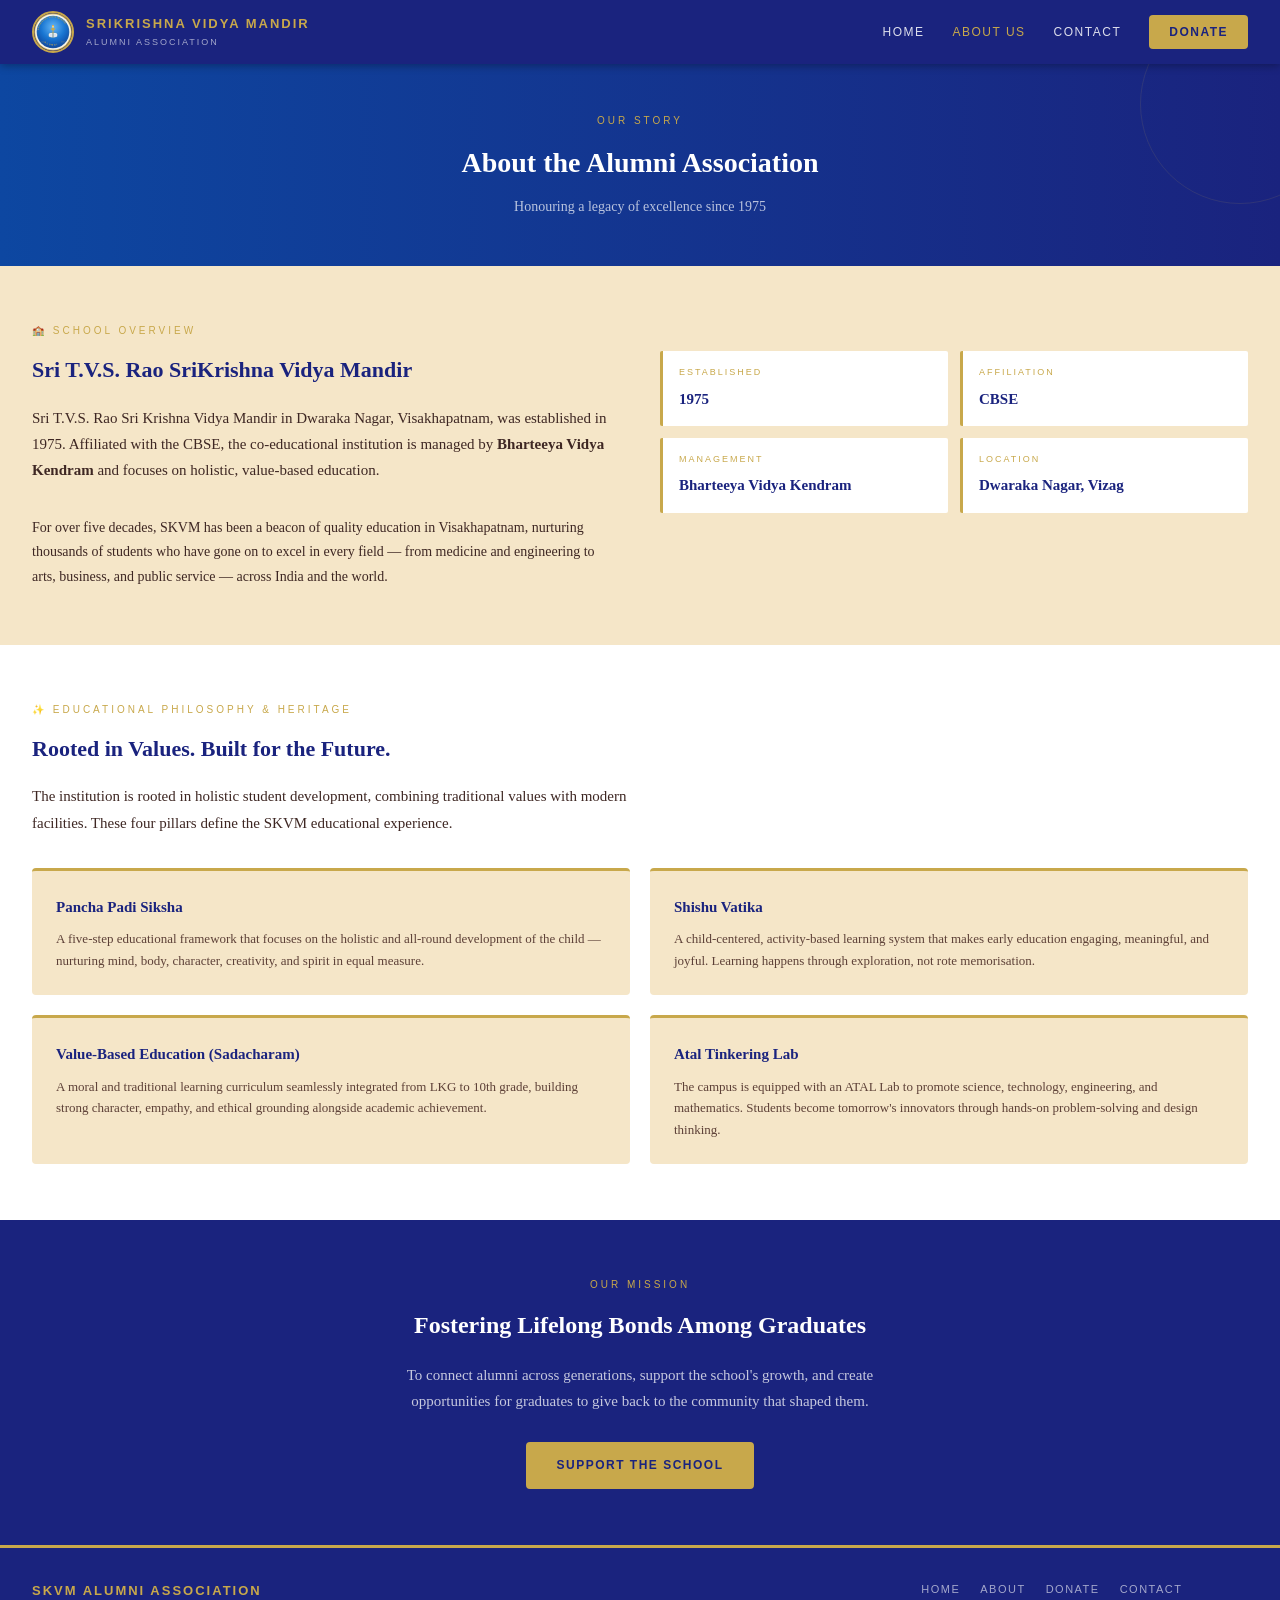
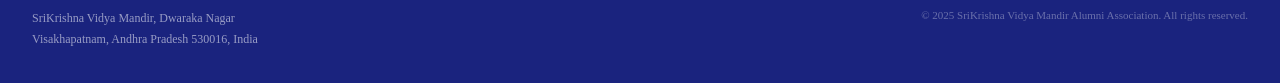
==== about.html @ 6bb1cce0 "feat: add SVG logo and update all pages to reference it Co-Authored-By: Claude Sonnet 4.6 <noreply@a" ====
<!DOCTYPE html>
<html lang="en">
<head>
  <meta charset="UTF-8">
  <meta name="viewport" content="width=device-width, initial-scale=1.0">
  <title>About Us | SKVM Alumni Association</title>
  <meta name="description" content="Learn about Sri T.V.S. Rao SriKrishna Vidya Mandir — its history, educational philosophy, and the alumni association's mission.">
  <link rel="stylesheet" href="css/style.css">
</head>
<body>

  <!-- Navbar -->
  <nav class="navbar">
    <div class="navbar__brand">
      <img src="assets/logo.svg" alt="SKVM Alumni Logo" class="navbar__logo">
      <div class="navbar__title">
        <span class="navbar__title-main">Srikrishna Vidya Mandir</span>
        <span class="navbar__title-sub">Alumni Association</span>
      </div>
    </div>
    <input type="checkbox" id="nav-toggle" class="navbar__toggle" hidden>
    <label for="nav-toggle" class="navbar__hamburger" aria-label="Menu">
      <span></span><span></span><span></span>
    </label>
    <div class="navbar__links">
      <a href="index.html">Home</a>
      <a href="about.html" class="active">About Us</a>
      <a href="contact.html">Contact</a>
      <a href="donate.html" class="navbar__cta">Donate</a>
    </div>
  </nav>

  <!-- Page Hero -->
  <section class="page-hero">
    <p class="page-hero__eyebrow">Our Story</p>
    <h1 class="page-hero__title">About the Alumni Association</h1>
    <p class="page-hero__subtitle">Honouring a legacy of excellence since 1975</p>
  </section>

  <!-- School Overview -->
  <section class="section section--parchment">
    <p class="section__eyebrow">🏫 School Overview</p>
    <div class="two-col">
      <div>
        <h2 class="section__title">Sri T.V.S. Rao SriKrishna Vidya Mandir</h2>
        <p class="section__intro">
          Sri T.V.S. Rao Sri Krishna Vidya Mandir in Dwaraka Nagar, Visakhapatnam, was established in 1975.
          Affiliated with the CBSE, the co-educational institution is managed by <strong>Bharteeya Vidya Kendram</strong>
          and focuses on holistic, value-based education.
        </p>
        <p style="color: var(--brown); font-size:14px; line-height:1.75;">
          For over five decades, SKVM has been a beacon of quality education in Visakhapatnam, nurturing thousands
          of students who have gone on to excel in every field — from medicine and engineering to arts, business,
          and public service — across India and the world.
        </p>
      </div>
      <div class="four-mini">
        <div class="info-card">
          <div class="info-card__label">Established</div>
          <div class="info-card__value">1975</div>
        </div>
        <div class="info-card">
          <div class="info-card__label">Affiliation</div>
          <div class="info-card__value">CBSE</div>
        </div>
        <div class="info-card">
          <div class="info-card__label">Management</div>
          <div class="info-card__value">Bharteeya Vidya Kendram</div>
        </div>
        <div class="info-card">
          <div class="info-card__label">Location</div>
          <div class="info-card__value">Dwaraka Nagar, Vizag</div>
        </div>
      </div>
    </div>
  </section>

  <!-- Educational Philosophy -->
  <section class="section section--white">
    <p class="section__eyebrow">✨ Educational Philosophy &amp; Heritage</p>
    <h2 class="section__title">Rooted in Values. Built for the Future.</h2>
    <p class="section__intro">
      The institution is rooted in holistic student development, combining traditional values with modern facilities.
      These four pillars define the SKVM educational experience.
    </p>
    <div class="cards-grid cards-grid--2">
      <div class="card">
        <h3 class="card__title">Pancha Padi Siksha</h3>
        <p class="card__body">
          A five-step educational framework that focuses on the holistic and all-round development of the child —
          nurturing mind, body, character, creativity, and spirit in equal measure.
        </p>
      </div>
      <div class="card">
        <h3 class="card__title">Shishu Vatika</h3>
        <p class="card__body">
          A child-centered, activity-based learning system that makes early education engaging, meaningful, and joyful.
          Learning happens through exploration, not rote memorisation.
        </p>
      </div>
      <div class="card">
        <h3 class="card__title">Value-Based Education (Sadacharam)</h3>
        <p class="card__body">
          A moral and traditional learning curriculum seamlessly integrated from LKG to 10th grade, building
          strong character, empathy, and ethical grounding alongside academic achievement.
        </p>
      </div>
      <div class="card">
        <h3 class="card__title">Atal Tinkering Lab</h3>
        <p class="card__body">
          The campus is equipped with an ATAL Lab to promote science, technology, engineering, and mathematics.
          Students become tomorrow's innovators through hands-on problem-solving and design thinking.
        </p>
      </div>
    </div>
  </section>

  <!-- Alumni Mission -->
  <section class="section section--navy" style="text-align:center;">
    <p class="hero__eyebrow" style="margin-bottom:12px;">Our Mission</p>
    <h2 style="color:#fff; font-size:24px; max-width:640px; margin:0 auto 16px;">
      Fostering Lifelong Bonds Among Graduates
    </h2>
    <p style="color:rgba(255,255,255,0.75); max-width:520px; margin:0 auto 28px; font-size:15px; line-height:1.75;">
      To connect alumni across generations, support the school's growth, and create opportunities for graduates
      to give back to the community that shaped them.
    </p>
    <a href="donate.html" class="btn btn--gold">Support the School</a>
  </section>

  <!-- Footer -->
  <footer class="footer">
    <div>
      <div class="footer__brand-name">SKVM Alumni Association</div>
      <div class="footer__address">
        SriKrishna Vidya Mandir, Dwaraka Nagar<br>
        Visakhapatnam, Andhra Pradesh 530016, India
      </div>
    </div>
    <div>
      <div class="footer__links">
        <a href="index.html">Home</a>
        <a href="about.html">About</a>
        <a href="donate.html">Donate</a>
        <a href="contact.html">Contact</a>
      </div>
      <div class="footer__copy">© 2025 SriKrishna Vidya Mandir Alumni Association. All rights reserved.</div>
    </div>
  </footer>

</body>
</html>
---- css/style.css ----
/* SKVM Alumni Association — Shared Stylesheet */

/* ── Reset & Base ── */
*, *::before, *::after { box-sizing: border-box; margin: 0; padding: 0; }

html { font-size: 16px; scroll-behavior: smooth; }

body {
  font-family: Georgia, 'Times New Roman', serif;
  color: #3e2723;
  background: #fff;
  line-height: 1.7;
}

img { max-width: 100%; display: block; }
a { text-decoration: none; color: inherit; }
ul { list-style: none; }

/* ── Design Tokens ── */
:root {
  --blue-dark:  #1a237e;
  --blue-mid:   #0d47a1;
  --gold:       #c8a84b;
  --parchment:  #f5e6c8;
  --brown:      #3e2723;
  --brown-mid:  #5d4037;
  --white:      #ffffff;
  --nav-font:   'Trebuchet MS', Arial, sans-serif;
}

/* ── Navbar ── */
.navbar {
  background: var(--blue-dark);
  padding: 0 32px;
  height: 64px;
  display: flex;
  align-items: center;
  justify-content: space-between;
  position: sticky;
  top: 0;
  z-index: 100;
  box-shadow: 0 2px 8px rgba(0,0,0,0.3);
}

.navbar__brand {
  display: flex;
  align-items: center;
  gap: 12px;
}

.navbar__logo {
  width: 42px;
  height: 42px;
  border-radius: 50%;
  border: 2px solid var(--gold);
  object-fit: cover;
}

.navbar__title {
  display: flex;
  flex-direction: column;
}

.navbar__title-main {
  font-family: var(--nav-font);
  font-weight: 800;
  font-size: 13px;
  letter-spacing: 2px;
  text-transform: uppercase;
  color: var(--gold);
}

.navbar__title-sub {
  font-family: var(--nav-font);
  font-size: 9px;
  letter-spacing: 2px;
  text-transform: uppercase;
  color: rgba(255,255,255,0.6);
}

.navbar__links {
  display: flex;
  align-items: center;
  gap: 28px;
}

.navbar__links a {
  font-family: var(--nav-font);
  font-size: 12px;
  letter-spacing: 1.5px;
  text-transform: uppercase;
  color: rgba(255,255,255,0.85);
  transition: color 0.2s;
}

.navbar__links a:hover,
.navbar__links a.active {
  color: var(--gold);
}

.navbar__cta {
  background: var(--gold);
  color: var(--blue-dark) !important;
  padding: 7px 20px;
  border-radius: 4px;
  font-weight: 700 !important;
}

.navbar__cta:hover {
  background: #d4b05a;
  color: var(--blue-dark) !important;
}

/* CSS-only hamburger */
.navbar__toggle { display: none; }
.navbar__hamburger {
  display: none;
  flex-direction: column;
  gap: 5px;
  cursor: pointer;
}
.navbar__hamburger span {
  display: block;
  width: 24px;
  height: 2px;
  background: var(--gold);
  border-radius: 2px;
  transition: all 0.3s;
}

/* ── Page Hero ── */
.hero {
  background: linear-gradient(160deg, var(--blue-mid) 0%, var(--blue-dark) 100%);
  padding: 72px 32px;
  text-align: center;
  position: relative;
  overflow: hidden;
}

/* Mandala corner decorations */
.hero::before,
.hero::after {
  content: '';
  position: absolute;
  border-radius: 50%;
  border: 1px solid rgba(200,168,75,0.15);
}
.hero::before {
  width: 300px; height: 300px;
  top: -80px; left: -80px;
}
.hero::after {
  width: 300px; height: 300px;
  bottom: -80px; right: -80px;
}

.hero__logo {
  width: 88px;
  height: 88px;
  border-radius: 50%;
  border: 3px solid var(--gold);
  margin: 0 auto 20px;
  object-fit: cover;
}

.hero__eyebrow {
  font-family: var(--nav-font);
  font-size: 10px;
  letter-spacing: 3px;
  text-transform: uppercase;
  color: var(--gold);
  margin-bottom: 10px;
}

.hero__title {
  font-size: clamp(22px, 4vw, 34px);
  font-weight: 900;
  color: #fff;
  letter-spacing: 1px;
  margin-bottom: 6px;
}

.hero__subtitle {
  font-family: var(--nav-font);
  font-size: 15px;
  letter-spacing: 3px;
  text-transform: uppercase;
  color: var(--gold);
  margin-bottom: 20px;
}

.hero__body {
  color: rgba(255,255,255,0.82);
  font-size: 15px;
  max-width: 520px;
  margin: 0 auto 24px;
  line-height: 1.75;
}

.hero__tagline {
  font-style: italic;
  color: var(--gold);
  font-size: 16px;
  margin-bottom: 28px;
}

.hero__actions {
  display: flex;
  justify-content: center;
  gap: 14px;
  flex-wrap: wrap;
}

/* Page sub-hero (inner pages) */
.page-hero {
  background: linear-gradient(90deg, var(--blue-mid) 0%, var(--blue-dark) 100%);
  padding: 48px 32px;
  text-align: center;
  position: relative;
  overflow: hidden;
}
.page-hero::before {
  content: '';
  position: absolute;
  width: 200px; height: 200px;
  border-radius: 50%;
  border: 1px solid rgba(200,168,75,0.12);
  top: -60px; right: -60px;
}
.page-hero__eyebrow {
  font-family: var(--nav-font);
  font-size: 10px;
  letter-spacing: 3px;
  text-transform: uppercase;
  color: var(--gold);
  margin-bottom: 10px;
}
.page-hero__title {
  font-size: 28px;
  font-weight: 900;
  color: #fff;
}
.page-hero__subtitle {
  color: rgba(255,255,255,0.7);
  font-size: 14px;
  margin-top: 8px;
}

/* ── Buttons ── */
.btn {
  display: inline-block;
  font-family: var(--nav-font);
  font-size: 12px;
  letter-spacing: 1.5px;
  text-transform: uppercase;
  padding: 11px 28px;
  border-radius: 4px;
  font-weight: 700;
  cursor: pointer;
  transition: opacity 0.2s, background 0.2s;
}
.btn--gold {
  background: var(--gold);
  color: var(--blue-dark);
  border: 2px solid var(--gold);
}
.btn--gold:hover { background: #d4b05a; border-color: #d4b05a; }
.btn--outline {
  background: transparent;
  color: var(--gold);
  border: 2px solid rgba(200,168,75,0.6);
}
.btn--outline:hover { border-color: var(--gold); }
.btn--navy {
  background: var(--blue-dark);
  color: var(--gold);
  border: 2px solid var(--blue-dark);
}

/* ── Gold Divider ── */
.gold-divider {
  border: none;
  border-top: 3px solid var(--gold);
  margin: 0;
}

/* ── Stats Bar ── */
.stats-bar {
  background: var(--parchment);
  border-top: 3px solid var(--gold);
  border-bottom: 3px solid var(--gold);
  padding: 24px 32px;
  display: flex;
  justify-content: space-around;
  text-align: center;
  flex-wrap: wrap;
  gap: 16px;
}
.stats-bar__item {}
.stats-bar__number {
  font-size: 28px;
  font-weight: 800;
  color: var(--blue-dark);
  font-family: Georgia, serif;
}
.stats-bar__label {
  font-family: var(--nav-font);
  font-size: 10px;
  letter-spacing: 1.5px;
  text-transform: uppercase;
  color: var(--brown-mid);
  margin-top: 4px;
}

/* ── Section wrapper ── */
.section {
  padding: 56px 32px;
}
.section--parchment { background: var(--parchment); }
.section--white { background: var(--white); }
.section--navy { background: var(--blue-dark); }

.section__eyebrow {
  font-family: var(--nav-font);
  font-size: 10px;
  letter-spacing: 3px;
  text-transform: uppercase;
  color: var(--gold);
  margin-bottom: 12px;
}
.section__title {
  font-size: 22px;
  font-weight: 800;
  color: var(--blue-dark);
  margin-bottom: 16px;
}
.section__intro {
  color: var(--brown);
  font-size: 15px;
  max-width: 640px;
  margin-bottom: 32px;
  line-height: 1.75;
}

/* ── Cards ── */
.cards-grid {
  display: grid;
  gap: 20px;
}
.cards-grid--3 { grid-template-columns: repeat(3, 1fr); }
.cards-grid--2 { grid-template-columns: repeat(2, 1fr); }
.cards-grid--4 { grid-template-columns: repeat(4, 1fr); }

.card {
  background: var(--parchment);
  border-top: 3px solid var(--gold);
  border-radius: 4px;
  padding: 24px;
}
.card--white { background: var(--white); }
.card--navy  { background: var(--blue-dark); }

.card__icon { font-size: 32px; margin-bottom: 12px; }
.card__title {
  font-size: 15px;
  font-weight: 700;
  color: var(--blue-dark);
  margin-bottom: 8px;
}
.card--navy .card__title { color: var(--gold); }
.card__body {
  font-size: 13px;
  line-height: 1.65;
  color: var(--brown-mid);
}
.card--navy .card__body { color: rgba(255,255,255,0.8); }

/* Info card (small stat card) */
.info-card {
  background: var(--white);
  border-left: 3px solid var(--gold);
  padding: 14px 16px;
  border-radius: 2px;
}
.info-card__label {
  font-family: var(--nav-font);
  font-size: 9px;
  letter-spacing: 2px;
  text-transform: uppercase;
  color: var(--gold);
  margin-bottom: 6px;
}
.info-card__value {
  font-size: 15px;
  font-weight: 700;
  color: var(--blue-dark);
}

/* ── Two-col layout ── */
.two-col {
  display: grid;
  grid-template-columns: 1fr 1fr;
  gap: 40px;
  align-items: start;
}
.four-mini {
  display: grid;
  grid-template-columns: 1fr 1fr;
  gap: 12px;
}

/* ── Donation tiers ── */
.tier-card {
  border: 2px solid var(--gold);
  border-radius: 6px;
  padding: 28px 20px;
  text-align: center;
  background: var(--white);
}
.tier-card--featured {
  background: var(--blue-dark);
}
.tier-card__amount {
  font-size: 28px;
  font-weight: 800;
  color: var(--blue-dark);
  font-family: Georgia, serif;
}
.tier-card--featured .tier-card__amount { color: var(--gold); }
.tier-card__desc {
  font-size: 13px;
  color: var(--brown-mid);
  margin-top: 6px;
}
.tier-card--featured .tier-card__desc { color: rgba(255,255,255,0.75); }
.tier-card__badge {
  display: inline-block;
  background: var(--gold);
  color: var(--blue-dark);
  font-family: var(--nav-font);
  font-size: 9px;
  letter-spacing: 1.5px;
  text-transform: uppercase;
  padding: 3px 10px;
  border-radius: 20px;
  font-weight: 700;
  margin-bottom: 12px;
}

/* ── Contact Form ── */
.form { display: flex; flex-direction: column; gap: 14px; }
.form__group { display: flex; flex-direction: column; gap: 6px; }
.form__label {
  font-family: var(--nav-font);
  font-size: 10px;
  letter-spacing: 2px;
  text-transform: uppercase;
  color: var(--gold);
}
.form__input,
.form__textarea {
  background: var(--white);
  border: 1.5px solid var(--gold);
  border-radius: 4px;
  padding: 10px 14px;
  font-family: Georgia, serif;
  font-size: 14px;
  color: var(--brown);
  outline: none;
  transition: border-color 0.2s;
}
.form__input:focus,
.form__textarea:focus { border-color: var(--blue-dark); }
.form__textarea { height: 120px; resize: vertical; }

/* ── Address block ── */
.address-block {
  display: flex;
  flex-direction: column;
  gap: 12px;
}
.address-block__item {
  display: flex;
  gap: 12px;
  align-items: flex-start;
  font-size: 14px;
  color: var(--brown);
  line-height: 1.6;
}
.address-block__icon {
  font-size: 18px;
  flex-shrink: 0;
  margin-top: 1px;
}

/* ── Footer ── */
.footer {
  background: var(--blue-dark);
  border-top: 3px solid var(--gold);
  padding: 32px;
  display: flex;
  justify-content: space-between;
  align-items: flex-start;
  gap: 24px;
  flex-wrap: wrap;
}
.footer__brand-name {
  font-family: var(--nav-font);
  font-size: 13px;
  font-weight: 700;
  letter-spacing: 2px;
  text-transform: uppercase;
  color: var(--gold);
  margin-bottom: 6px;
}
.footer__address {
  color: rgba(255,255,255,0.55);
  font-size: 12px;
  line-height: 1.8;
}
.footer__links {
  display: flex;
  gap: 20px;
  flex-wrap: wrap;
}
.footer__links a {
  font-family: var(--nav-font);
  font-size: 11px;
  letter-spacing: 1.5px;
  text-transform: uppercase;
  color: rgba(255,255,255,0.6);
  transition: color 0.2s;
}
.footer__links a:hover { color: var(--gold); }
.footer__copy {
  color: rgba(255,255,255,0.35);
  font-size: 11px;
  margin-top: 8px;
}

/* ── Responsive ── */
@media (max-width: 768px) {
  .navbar { padding: 0 20px; }

  .navbar__links { display: none; flex-direction: column; gap: 0; }
  .navbar__hamburger { display: flex; }
  .navbar__toggle:checked ~ .navbar__links {
    display: flex;
    position: absolute;
    top: 64px; left: 0; right: 0;
    background: var(--blue-dark);
    padding: 16px 20px;
    gap: 0;
  }
  .navbar__toggle:checked ~ .navbar__links a {
    padding: 12px 0;
    border-bottom: 1px solid rgba(255,255,255,0.08);
    display: block;
  }

  .hero { padding: 48px 20px; }
  .page-hero { padding: 36px 20px; }
  .section { padding: 40px 20px; }

  .cards-grid--3,
  .cards-grid--2,
  .cards-grid--4 { grid-template-columns: 1fr; }

  .two-col { grid-template-columns: 1fr; gap: 28px; }
  .four-mini { grid-template-columns: 1fr 1fr; }

  .stats-bar { gap: 24px; }
  .stats-bar__item { min-width: 100px; }

  .footer {
    flex-direction: column;
    align-items: flex-start;
    gap: 20px;
  }
}
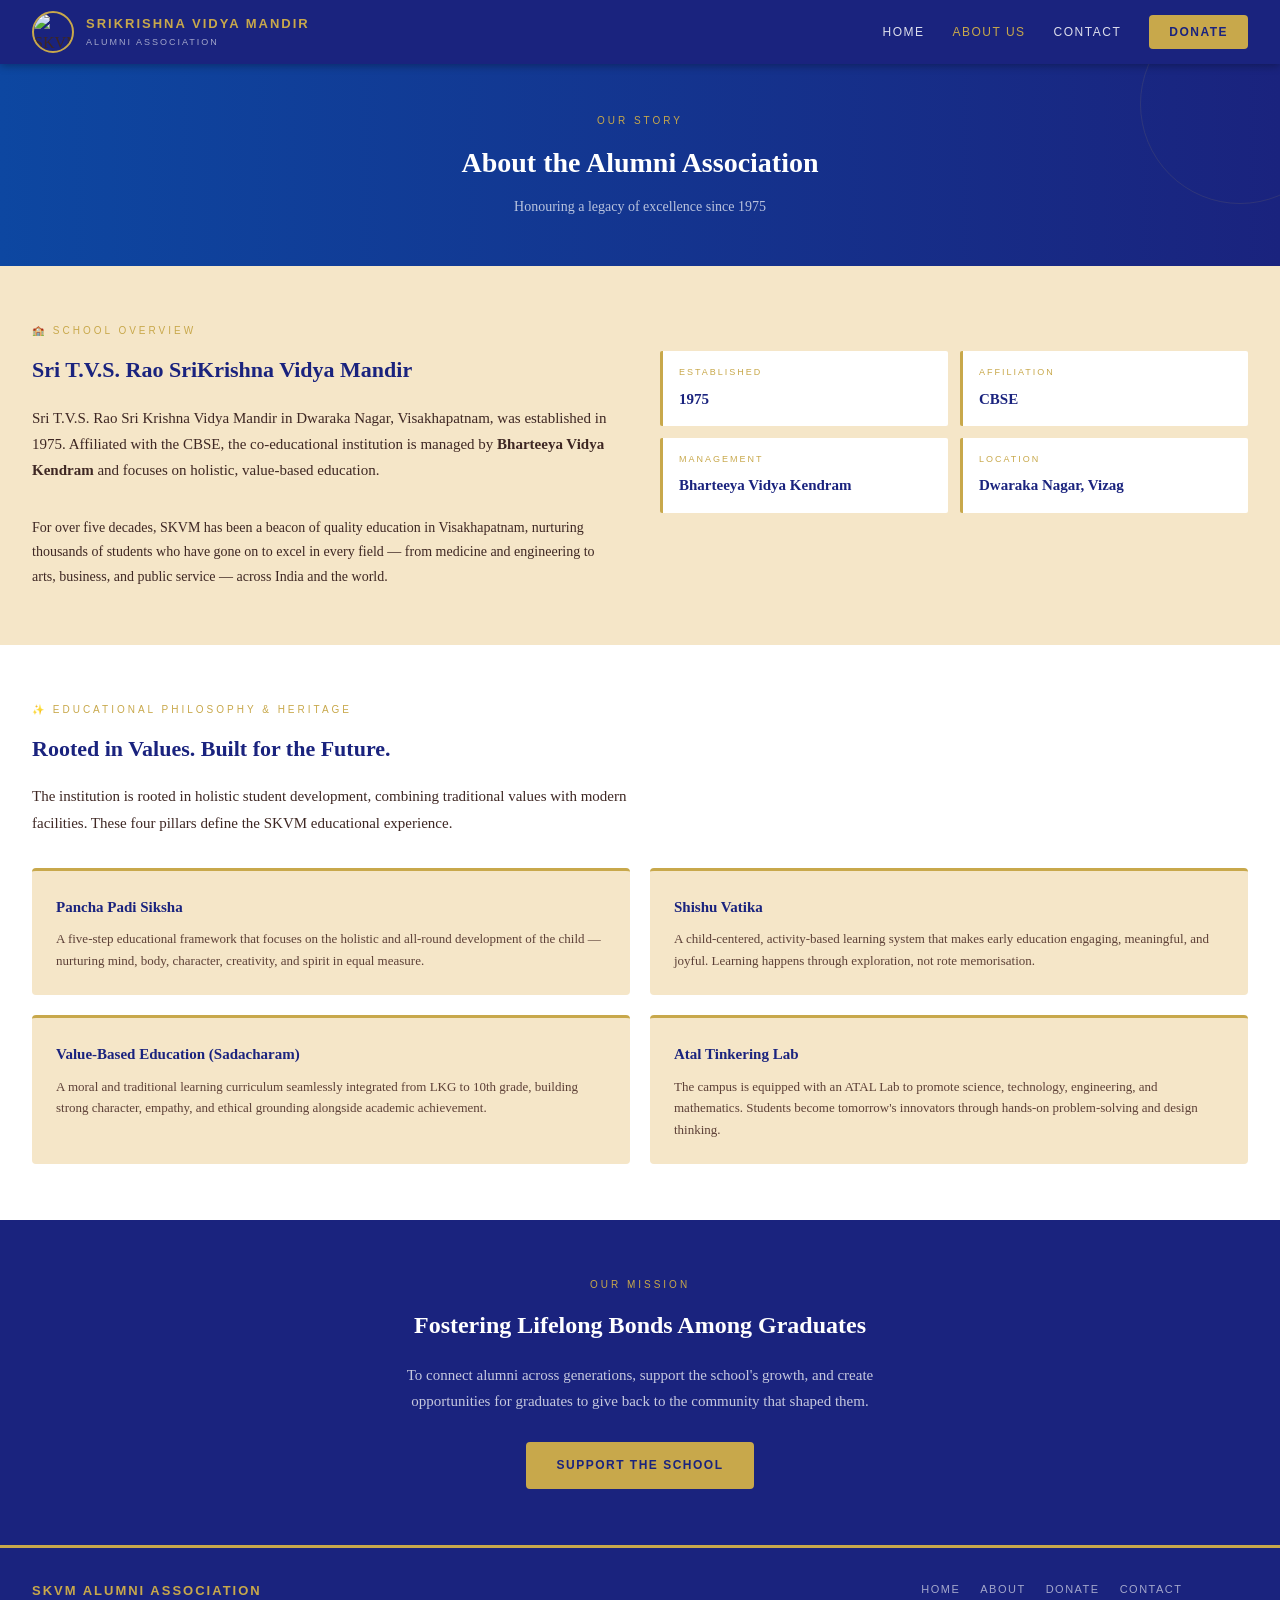
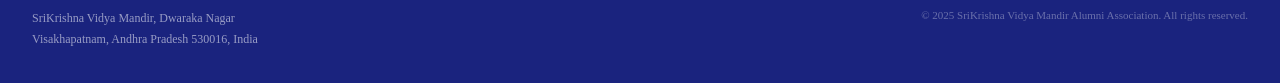
==== commit 2542f2bb: "logo" ====
--- a/about.html
+++ b/about.html
@@ -12,7 +12,7 @@
   <!-- Navbar -->
   <nav class="navbar">
     <div class="navbar__brand">
-      <img src="assets/logo.svg" alt="SKVM Alumni Logo" class="navbar__logo">
+      <img src="assets/logo.png" alt="SKVM Alumni Logo" class="navbar__logo">
       <div class="navbar__title">
         <span class="navbar__title-main">Srikrishna Vidya Mandir</span>
         <span class="navbar__title-sub">Alumni Association</span>
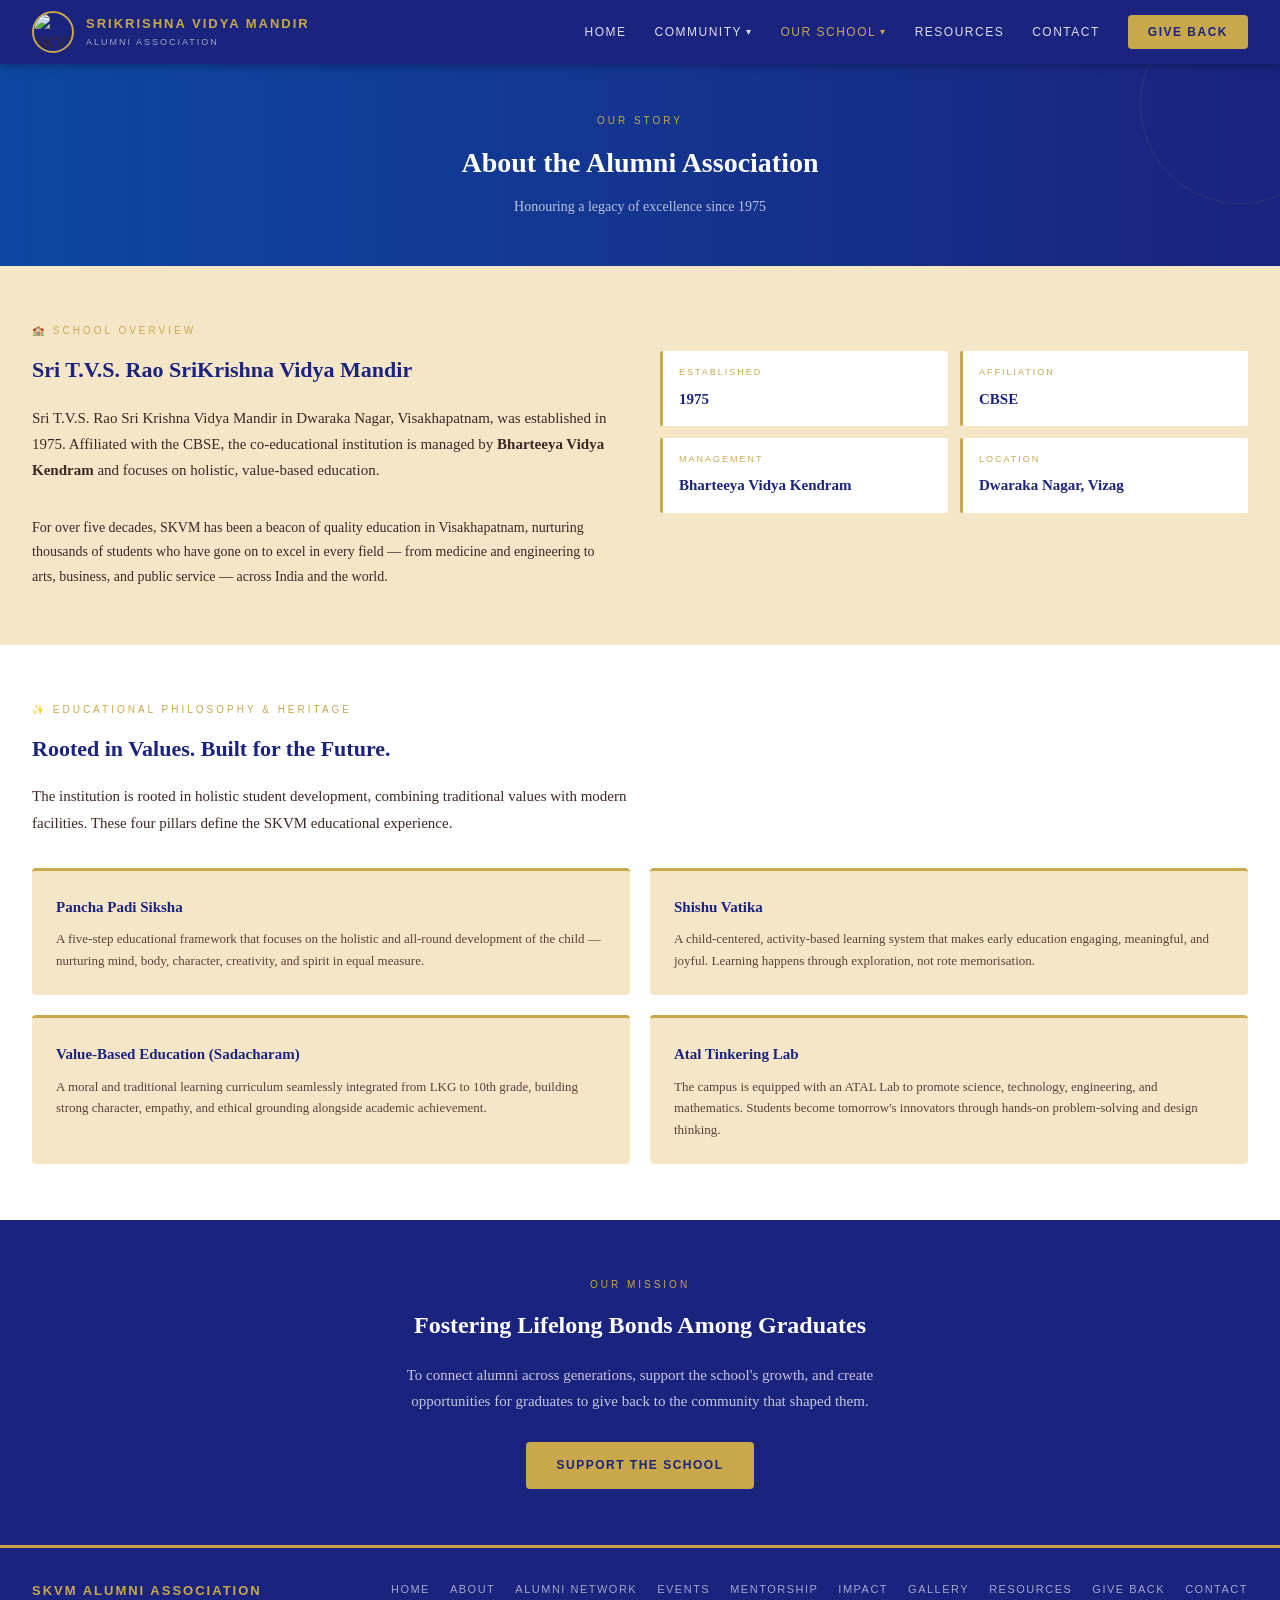
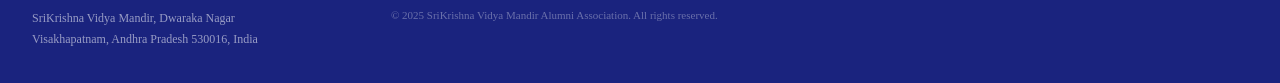
==== commit 7094f40e: "feat: update about.html with grouped nav and footer" ====
--- a/about.html
+++ b/about.html
@@ -24,9 +24,32 @@
     </label>
     <div class="navbar__links">
       <a href="index.html">Home</a>
-      <a href="about.html" class="active">About Us</a>
+
+      <!-- Community dropdown -->
+      <div class="navbar__dropdown">
+        <input type="checkbox" id="dd-community" class="navbar__dd-toggle" hidden>
+        <label for="dd-community" class="navbar__dd-label">Community <span class="navbar__caret">▾</span></label>
+        <div class="navbar__dd-menu">
+          <a href="alumni-network.html">Alumni Network</a>
+          <a href="events.html">Events</a>
+          <a href="mentorship.html">Mentorship</a>
+        </div>
+      </div>
+
+      <!-- Our School dropdown -->
+      <div class="navbar__dropdown">
+        <input type="checkbox" id="dd-school" class="navbar__dd-toggle" hidden>
+        <label for="dd-school" class="navbar__dd-label navbar__dd-label--active">Our School <span class="navbar__caret">▾</span></label>
+        <div class="navbar__dd-menu">
+          <a href="about.html">About Us</a>
+          <a href="impact.html">Impact</a>
+          <a href="gallery.html">Gallery</a>
+        </div>
+      </div>
+
+      <a href="resources.html">Resources</a>
       <a href="contact.html">Contact</a>
-      <a href="donate.html" class="navbar__cta">Donate</a>
+      <a href="give-back.html" class="navbar__cta">Give Back</a>
     </div>
   </nav>
 
@@ -125,7 +148,7 @@
       To connect alumni across generations, support the school's growth, and create opportunities for graduates
       to give back to the community that shaped them.
     </p>
-    <a href="donate.html" class="btn btn--gold">Support the School</a>
+    <a href="give-back.html" class="btn btn--gold">Support the School</a>
   </section>
 
   <!-- Footer -->
@@ -141,7 +164,13 @@
       <div class="footer__links">
         <a href="index.html">Home</a>
         <a href="about.html">About</a>
-        <a href="donate.html">Donate</a>
+        <a href="alumni-network.html">Alumni Network</a>
+        <a href="events.html">Events</a>
+        <a href="mentorship.html">Mentorship</a>
+        <a href="impact.html">Impact</a>
+        <a href="gallery.html">Gallery</a>
+        <a href="resources.html">Resources</a>
+        <a href="give-back.html">Give Back</a>
         <a href="contact.html">Contact</a>
       </div>
       <div class="footer__copy">© 2025 SriKrishna Vidya Mandir Alumni Association. All rights reserved.</div>
--- a/css/style.css
+++ b/css/style.css
@@ -109,6 +109,80 @@
 .navbar__cta:hover {
   background: #d4b05a;
   color: var(--blue-dark) !important;
+}
+
+/* ── Navbar Dropdowns (desktop) ── */
+.navbar__dropdown {
+  position: relative;
+  display: flex;
+  align-items: center;
+}
+
+.navbar__dd-toggle { display: none; }
+
+.navbar__dd-label {
+  font-family: var(--nav-font);
+  font-size: 12px;
+  letter-spacing: 1.5px;
+  text-transform: uppercase;
+  color: rgba(255,255,255,0.85);
+  cursor: pointer;
+  display: flex;
+  align-items: center;
+  gap: 4px;
+  transition: color 0.2s;
+  user-select: none;
+}
+
+.navbar__dd-label:hover,
+.navbar__dd-label--active {
+  color: var(--gold);
+}
+
+.navbar__caret {
+  font-size: 10px;
+  transition: transform 0.2s;
+}
+
+.navbar__dd-menu {
+  display: none;
+  position: absolute;
+  top: calc(100% + 16px);
+  left: 50%;
+  transform: translateX(-50%);
+  background: var(--blue-dark);
+  border: 1px solid rgba(200,168,75,0.25);
+  border-radius: 6px;
+  min-width: 160px;
+  padding: 8px 0;
+  box-shadow: 0 8px 24px rgba(0,0,0,0.4);
+  z-index: 200;
+}
+
+.navbar__dd-menu a {
+  display: block;
+  padding: 10px 20px;
+  font-family: var(--nav-font);
+  font-size: 12px;
+  letter-spacing: 1px;
+  text-transform: uppercase;
+  color: rgba(255,255,255,0.85) !important;
+  transition: background 0.15s, color 0.15s;
+  white-space: nowrap;
+}
+
+.navbar__dd-menu a:hover {
+  background: rgba(200,168,75,0.12);
+  color: var(--gold) !important;
+}
+
+/* Show dropdown on hover (desktop) */
+.navbar__dropdown:hover .navbar__dd-menu {
+  display: block;
+}
+
+.navbar__dropdown:hover .navbar__caret {
+  transform: rotate(180deg);
 }
 
 /* CSS-only hamburger */
@@ -558,6 +632,49 @@
     display: block;
   }
 
+  /* Mobile dropdowns as accordion */
+  .navbar__dropdown {
+    flex-direction: column;
+    align-items: flex-start;
+    width: 100%;
+  }
+
+  .navbar__dd-label {
+    padding: 12px 0;
+    border-bottom: 1px solid rgba(255,255,255,0.08);
+    width: 100%;
+    justify-content: space-between;
+  }
+
+  .navbar__dd-menu {
+    position: static;
+    transform: none;
+    background: transparent;
+    border: none;
+    box-shadow: none;
+    padding: 0 0 0 16px;
+    min-width: unset;
+    width: 100%;
+  }
+
+  .navbar__dd-toggle:checked ~ .navbar__dd-menu {
+    display: block;
+  }
+
+  .navbar__dd-toggle:checked ~ .navbar__dd-label .navbar__caret {
+    transform: rotate(180deg);
+  }
+
+  .navbar__dd-menu a {
+    padding: 10px 0;
+    border-bottom: 1px solid rgba(255,255,255,0.05);
+    font-size: 11px;
+  }
+
+  .navbar__dropdown:hover .navbar__dd-menu {
+    display: none;
+  }
+
   .hero { padding: 48px 20px; }
   .page-hero { padding: 36px 20px; }
   .section { padding: 40px 20px; }
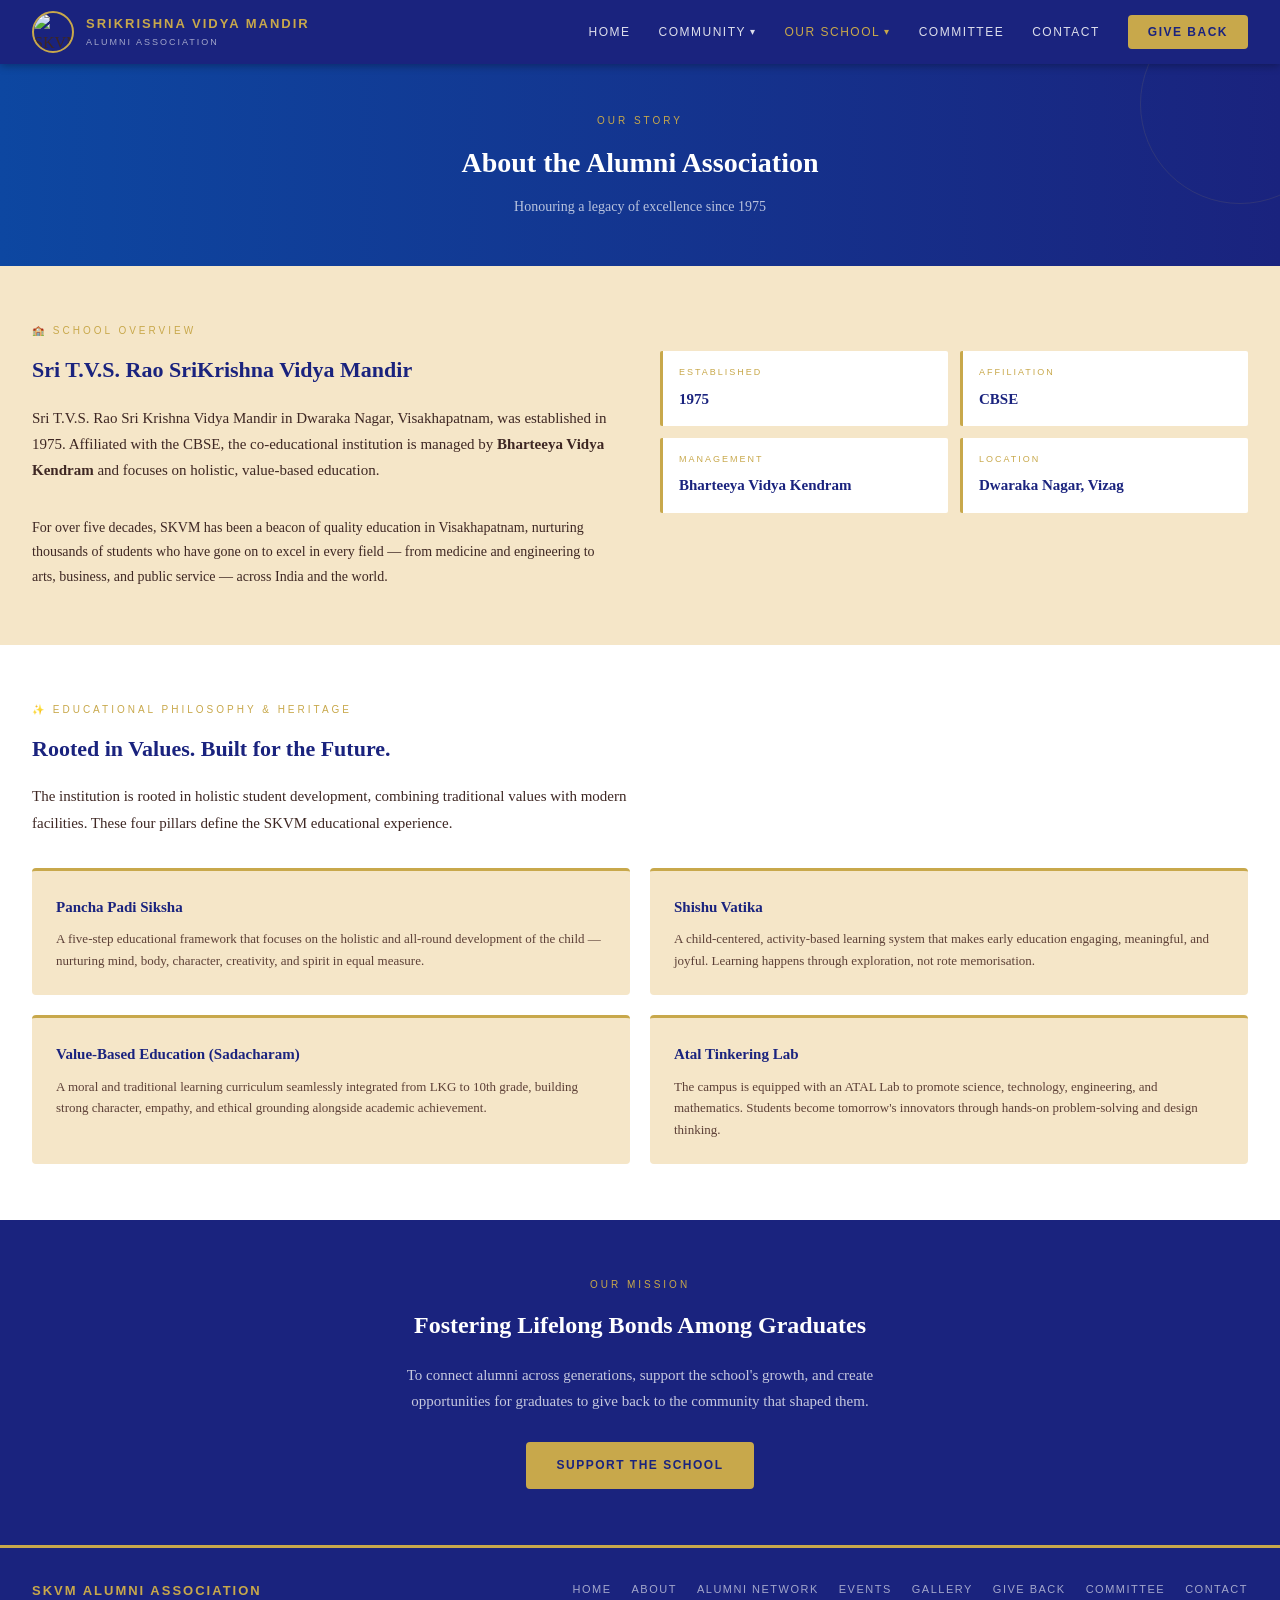
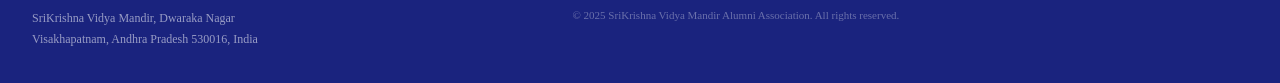
==== commit de0a8acf: "discussed changes." ====
--- a/about.html
+++ b/about.html
@@ -32,7 +32,6 @@
         <div class="navbar__dd-menu">
           <a href="alumni-network.html">Alumni Network</a>
           <a href="events.html">Events</a>
-          <a href="mentorship.html">Mentorship</a>
         </div>
       </div>
 
@@ -42,12 +41,11 @@
         <label for="dd-school" class="navbar__dd-label navbar__dd-label--active">Our School <span class="navbar__caret">▾</span></label>
         <div class="navbar__dd-menu">
           <a href="about.html">About Us</a>
-          <a href="impact.html">Impact</a>
           <a href="gallery.html">Gallery</a>
         </div>
       </div>
 
-      <a href="resources.html">Resources</a>
+      <a href="committee.html">Committee</a>
       <a href="contact.html">Contact</a>
       <a href="give-back.html" class="navbar__cta">Give Back</a>
     </div>
@@ -166,11 +164,9 @@
         <a href="about.html">About</a>
         <a href="alumni-network.html">Alumni Network</a>
         <a href="events.html">Events</a>
-        <a href="mentorship.html">Mentorship</a>
-        <a href="impact.html">Impact</a>
         <a href="gallery.html">Gallery</a>
-        <a href="resources.html">Resources</a>
         <a href="give-back.html">Give Back</a>
+        <a href="committee.html">Committee</a>
         <a href="contact.html">Contact</a>
       </div>
       <div class="footer__copy">© 2025 SriKrishna Vidya Mandir Alumni Association. All rights reserved.</div>
--- a/css/style.css
+++ b/css/style.css
@@ -147,16 +147,27 @@
 .navbar__dd-menu {
   display: none;
   position: absolute;
-  top: calc(100% + 16px);
+  top: 100%;
   left: 50%;
   transform: translateX(-50%);
+  background: transparent;
+  padding-top: 16px;
+  z-index: 200;
+  min-width: 160px;
+}
+
+.navbar__dd-menu::before {
+  content: '';
+  position: absolute;
+  top: 16px;
+  left: 0;
+  right: 0;
+  bottom: 0;
   background: var(--blue-dark);
   border: 1px solid rgba(200,168,75,0.25);
   border-radius: 6px;
-  min-width: 160px;
-  padding: 8px 0;
   box-shadow: 0 8px 24px rgba(0,0,0,0.4);
-  z-index: 200;
+  z-index: -1;
 }
 
 .navbar__dd-menu a {
@@ -695,3 +706,59 @@
     gap: 20px;
   }
 }
+
+/* ---------- Motion / Reveal ---------- */
+[data-anim] {
+  opacity: 0;
+  transform: translateY(12px);
+  transition: opacity 600ms cubic-bezier(0.22, 0.61, 0.36, 1),
+              transform 600ms cubic-bezier(0.22, 0.61, 0.36, 1);
+  transition-delay: var(--anim-delay, 0ms);
+  will-change: opacity, transform;
+}
+[data-anim].is-visible {
+  opacity: 1;
+  transform: none;
+}
+[data-anim="fade"] { transform: none; }
+[data-anim="scale"] { transform: translateY(12px) scale(0.98); }
+[data-anim="scale"].is-visible { transform: none; }
+
+/* Hero: sequenced load-in (no observer needed, above the fold) */
+.hero > * {
+  opacity: 0;
+  transform: translateY(14px);
+  animation: heroIn 700ms cubic-bezier(0.22, 0.61, 0.36, 1) forwards;
+}
+.hero > *:nth-child(1) { animation-delay: 80ms; }
+.hero > *:nth-child(2) { animation-delay: 180ms; }
+.hero > *:nth-child(3) { animation-delay: 280ms; }
+.hero > *:nth-child(4) { animation-delay: 380ms; }
+.hero > *:nth-child(5) { animation-delay: 480ms; }
+.hero > *:nth-child(6) { animation-delay: 580ms; }
+.hero > *:nth-child(7) { animation-delay: 680ms; }
+@keyframes heroIn {
+  to { opacity: 1; transform: none; }
+}
+
+/* Buttons: gentle hover lift */
+.btn { transition: transform 180ms ease, background-color 180ms ease, border-color 180ms ease, color 180ms ease, box-shadow 180ms ease; }
+.btn:hover { transform: translateY(-2px); box-shadow: 0 8px 20px rgba(0,0,0,0.15); }
+
+/* Cards: subtle hover on the shared .card class */
+.card { transition: transform 200ms ease, box-shadow 200ms ease, border-color 200ms ease; }
+.card:hover { transform: translateY(-3px); box-shadow: 0 10px 28px rgba(0,0,0,0.08); }
+
+/* Stat numbers: crisp scale on reveal */
+.stats-bar__number { transition: transform 500ms cubic-bezier(0.22, 0.61, 0.36, 1); }
+
+/* Committee avatar: soft ring pulse on hover */
+.member-card__avatar { transition: transform 250ms ease, box-shadow 250ms ease; }
+.member-card:hover .member-card__avatar { transform: scale(1.05); box-shadow: 0 0 0 6px rgba(200,168,75,0.18); }
+
+/* Reduced motion */
+@media (prefers-reduced-motion: reduce) {
+  [data-anim] { opacity: 1 !important; transform: none !important; transition: none !important; }
+  .hero > * { animation: none !important; opacity: 1 !important; transform: none !important; }
+  .btn:hover, .card:hover, .member-card:hover .member-card__avatar { transform: none !important; box-shadow: none !important; }
+}
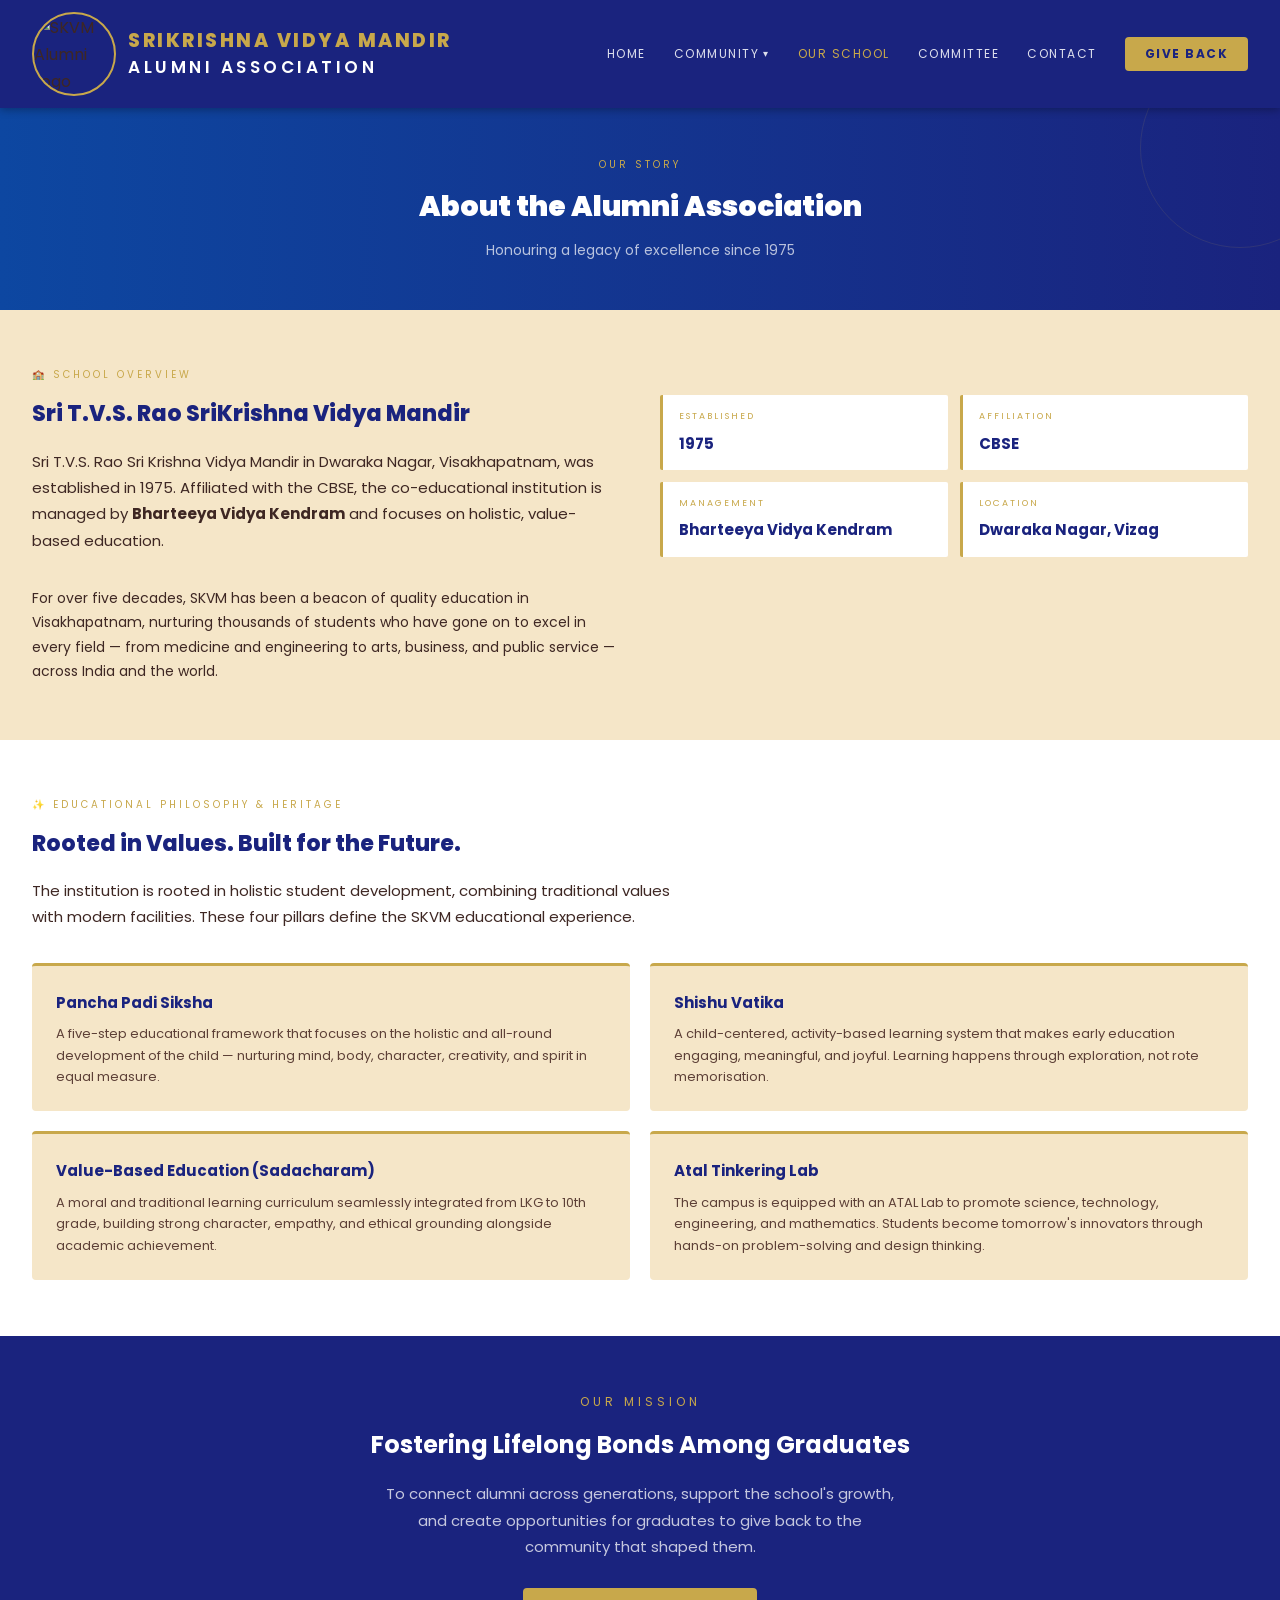
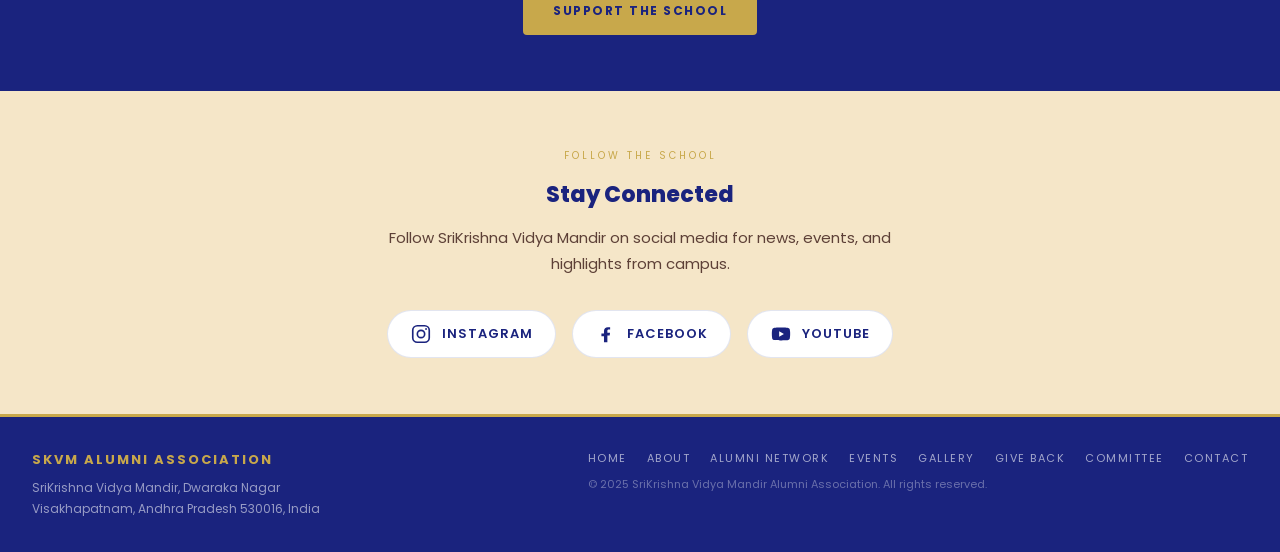
==== commit 86d2e900: "changed design and added social media handlers for school and updated the fonts" ====
--- a/about.html
+++ b/about.html
@@ -5,6 +5,9 @@
   <meta name="viewport" content="width=device-width, initial-scale=1.0">
   <title>About Us | SKVM Alumni Association</title>
   <meta name="description" content="Learn about Sri T.V.S. Rao SriKrishna Vidya Mandir — its history, educational philosophy, and the alumni association's mission.">
+  <link rel="preconnect" href="https://fonts.googleapis.com">
+  <link rel="preconnect" href="https://fonts.gstatic.com" crossorigin>
+  <link rel="stylesheet" href="https://fonts.googleapis.com/css2?family=Poppins:ital,wght@0,300;0,400;0,500;0,600;0,700;0,800;1,400;1,600&display=swap">
   <link rel="stylesheet" href="css/style.css">
 </head>
 <body>
@@ -32,18 +35,11 @@
         <div class="navbar__dd-menu">
           <a href="alumni-network.html">Alumni Network</a>
           <a href="events.html">Events</a>
-        </div>
-      </div>
-
-      <!-- Our School dropdown -->
-      <div class="navbar__dropdown">
-        <input type="checkbox" id="dd-school" class="navbar__dd-toggle" hidden>
-        <label for="dd-school" class="navbar__dd-label navbar__dd-label--active">Our School <span class="navbar__caret">▾</span></label>
-        <div class="navbar__dd-menu">
-          <a href="about.html">About Us</a>
-          <a href="gallery.html">Gallery</a>
-        </div>
-      </div>
+                <a href="gallery.html">Gallery</a>
+        </div>
+      </div>
+
+      <a href="about.html" class="active">Our School</a>
 
       <a href="committee.html">Committee</a>
       <a href="contact.html">Contact</a>
@@ -149,6 +145,58 @@
     <a href="give-back.html" class="btn btn--gold">Support the School</a>
   </section>
 
+  <!-- Follow Us -->
+  <section class="section section--parchment" style="text-align:center; padding:56px 32px;">
+    <p class="section__eyebrow">Follow the School</p>
+    <h2 class="section__title" style="text-align:center; max-width:none; margin-bottom:12px;">Stay Connected</h2>
+    <p style="color:var(--brown-mid); max-width:520px; margin:0 auto 32px; font-size:15px; line-height:1.75;">
+      Follow SriKrishna Vidya Mandir on social media for news, events, and highlights from campus.
+    </p>
+    <div class="social-links">
+      <a href="https://www.instagram.com/srikrishnavidya/" target="_blank" rel="noopener noreferrer" class="social-link" aria-label="Instagram">
+        <svg viewBox="0 0 24 24" width="22" height="22" fill="none" stroke="currentColor" stroke-width="1.8" stroke-linecap="round" stroke-linejoin="round" aria-hidden="true">
+          <rect x="3" y="3" width="18" height="18" rx="5"></rect>
+          <circle cx="12" cy="12" r="4"></circle>
+          <circle cx="17.5" cy="6.5" r="1" fill="currentColor" stroke="none"></circle>
+        </svg>
+        <span>Instagram</span>
+      </a>
+      <a href="https://www.facebook.com/sritvsrao.srikrishnavidyamandir" target="_blank" rel="noopener noreferrer" class="social-link" aria-label="Facebook">
+        <svg viewBox="0 0 24 24" width="22" height="22" fill="currentColor" aria-hidden="true">
+          <path d="M13.5 21v-7.5h2.5l.4-3H13.5V8.7c0-.9.25-1.5 1.55-1.5H16.5V4.6c-.3 0-1.3-.1-2.5-.1-2.5 0-4.2 1.5-4.2 4.3v2.6H7v3h2.8V21h3.7z"/>
+        </svg>
+        <span>Facebook</span>
+      </a>
+      <a href="https://www.youtube.com/@srikrishnavidyamandir8620" target="_blank" rel="noopener noreferrer" class="social-link" aria-label="YouTube">
+        <svg viewBox="0 0 24 24" width="22" height="22" fill="currentColor" aria-hidden="true">
+          <path d="M21.6 7.2a2.5 2.5 0 0 0-1.75-1.77C18.2 5 12 5 12 5s-6.2 0-7.85.43A2.5 2.5 0 0 0 2.4 7.2 26 26 0 0 0 2 12a26 26 0 0 0 .4 4.8 2.5 2.5 0 0 0 1.75 1.77C5.8 19 12 19 12 19s6.2 0 7.85-.43a2.5 2.5 0 0 0 1.75-1.77A26 26 0 0 0 22 12a26 26 0 0 0-.4-4.8zM10 15V9l5.2 3-5.2 3z"/>
+        </svg>
+        <span>YouTube</span>
+      </a>
+    </div>
+  </section>
+
+  <style>
+    .social-links { display: flex; flex-wrap: wrap; justify-content: center; gap: 16px; }
+    .social-link {
+      display: inline-flex; align-items: center; gap: 10px;
+      padding: 12px 22px; border-radius: 999px;
+      background: #fff; color: var(--blue-dark);
+      border: 1.5px solid rgba(23, 40, 131, 0.12);
+      font-family: var(--nav-font); font-size: 13px; font-weight: 600;
+      letter-spacing: 1px; text-transform: uppercase;
+      transition: transform 180ms ease, box-shadow 180ms ease, background 180ms ease, color 180ms ease, border-color 180ms ease;
+      text-decoration: none;
+    }
+    .social-link:hover {
+      background: var(--blue-dark); color: var(--gold);
+      border-color: var(--blue-dark);
+      transform: translateY(-2px);
+      box-shadow: 0 8px 20px rgba(0, 0, 0, 0.15);
+    }
+    .social-link svg { flex-shrink: 0; }
+  </style>
+
   <!-- Footer -->
   <footer class="footer">
     <div>
--- a/css/style.css
+++ b/css/style.css
@@ -6,7 +6,7 @@
 html { font-size: 16px; scroll-behavior: smooth; }
 
 body {
-  font-family: Georgia, 'Times New Roman', serif;
+  font-family: 'Poppins', -apple-system, 'Segoe UI', sans-serif;
   color: #3e2723;
   background: #fff;
   line-height: 1.7;
@@ -25,14 +25,14 @@
   --brown:      #3e2723;
   --brown-mid:  #5d4037;
   --white:      #ffffff;
-  --nav-font:   'Trebuchet MS', Arial, sans-serif;
+  --nav-font:   'Poppins', -apple-system, 'Segoe UI', sans-serif;
 }
 
 /* ── Navbar ── */
 .navbar {
   background: var(--blue-dark);
   padding: 0 32px;
-  height: 64px;
+  height: 108px;
   display: flex;
   align-items: center;
   justify-content: space-between;
@@ -49,8 +49,8 @@
 }
 
 .navbar__logo {
-  width: 42px;
-  height: 42px;
+  width: 84px;
+  height: 84px;
   border-radius: 50%;
   border: 2px solid var(--gold);
   object-fit: cover;
@@ -64,18 +64,22 @@
 .navbar__title-main {
   font-family: var(--nav-font);
   font-weight: 800;
-  font-size: 13px;
-  letter-spacing: 2px;
-  text-transform: uppercase;
-  color: var(--gold);
+  font-size: 19px;
+  letter-spacing: 2.5px;
+  text-transform: uppercase;
+  color: var(--gold);
+  line-height: 1.2;
 }
 
 .navbar__title-sub {
   font-family: var(--nav-font);
-  font-size: 9px;
-  letter-spacing: 2px;
-  text-transform: uppercase;
-  color: rgba(255,255,255,0.6);
+  font-weight: 600;
+  font-size: 17px;
+  letter-spacing: 3.5px;
+  text-transform: uppercase;
+  color: #ffffff;
+  line-height: 1.3;
+  margin-top: 4px;
 }
 
 .navbar__links {
@@ -215,12 +219,16 @@
 
 /* ── Page Hero ── */
 .hero {
-  background: linear-gradient(160deg, var(--blue-mid) 0%, var(--blue-dark) 100%);
-  padding: 72px 32px;
+  background:
+    linear-gradient(180deg, rgba(23, 40, 131, 0.72) 0%, rgba(23, 40, 131, 0.32) 45%, rgba(23, 40, 131, 0.55) 100%),
+    linear-gradient(rgba(23, 40, 131, 0.38), rgba(23, 40, 131, 0.38)),
+    url('../assets/school-building.jpg') center/cover no-repeat #172883;
+  padding: 120px 32px 104px;
   text-align: center;
   position: relative;
   overflow: hidden;
 }
+.hero > * { position: relative; z-index: 1; }
 
 /* Mandala corner decorations */
 .hero::before,
@@ -240,60 +248,68 @@
 }
 
 .hero__logo {
-  width: 88px;
-  height: 88px;
-  border-radius: 50%;
-  border: 3px solid var(--gold);
-  margin: 0 auto 20px;
-  object-fit: cover;
+  width: clamp(220px, 34vw, 320px);
+  height: auto;
+  margin: 0 auto 32px;
+  display: block;
+  filter: drop-shadow(0 12px 36px rgba(0,0,0,0.4));
 }
 
 .hero__eyebrow {
   font-family: var(--nav-font);
-  font-size: 10px;
-  letter-spacing: 3px;
-  text-transform: uppercase;
-  color: var(--gold);
-  margin-bottom: 10px;
+  font-size: 12px;
+  letter-spacing: 4px;
+  text-transform: uppercase;
+  color: var(--gold);
+  margin-bottom: 14px;
 }
 
 .hero__title {
-  font-size: clamp(22px, 4vw, 34px);
-  font-weight: 900;
+  font-family: 'Poppins', -apple-system, sans-serif;
+  font-size: clamp(30px, 4.6vw, 44px);
+  font-weight: 700;
   color: #fff;
-  letter-spacing: 1px;
-  margin-bottom: 6px;
+  letter-spacing: 0.5px;
+  margin-bottom: 14px;
+  line-height: 1.2;
 }
 
 .hero__subtitle {
-  font-family: var(--nav-font);
-  font-size: 15px;
-  letter-spacing: 3px;
-  text-transform: uppercase;
-  color: var(--gold);
-  margin-bottom: 20px;
+  font-family: 'Poppins', -apple-system, sans-serif;
+  font-size: clamp(22px, 2.4vw, 30px);
+  font-weight: 500;
+  letter-spacing: 5px;
+  text-transform: uppercase;
+  color: var(--gold);
+  margin-bottom: 32px;
 }
 
 .hero__body {
-  color: rgba(255,255,255,0.82);
-  font-size: 15px;
-  max-width: 520px;
-  margin: 0 auto 24px;
-  line-height: 1.75;
+  color: rgba(255,255,255,0.9);
+  font-size: clamp(15px, 1.4vw, 18px);
+  max-width: 620px;
+  margin: 0 auto 28px;
+  line-height: 1.8;
 }
 
 .hero__tagline {
   font-style: italic;
   color: var(--gold);
-  font-size: 16px;
-  margin-bottom: 28px;
+  font-size: clamp(17px, 1.6vw, 20px);
+  margin-bottom: 36px;
+  letter-spacing: 0.5px;
 }
 
 .hero__actions {
   display: flex;
   justify-content: center;
-  gap: 14px;
+  gap: 16px;
   flex-wrap: wrap;
+}
+.hero__actions .btn {
+  font-size: 13px;
+  letter-spacing: 2px;
+  padding: 14px 34px;
 }
 
 /* Page sub-hero (inner pages) */
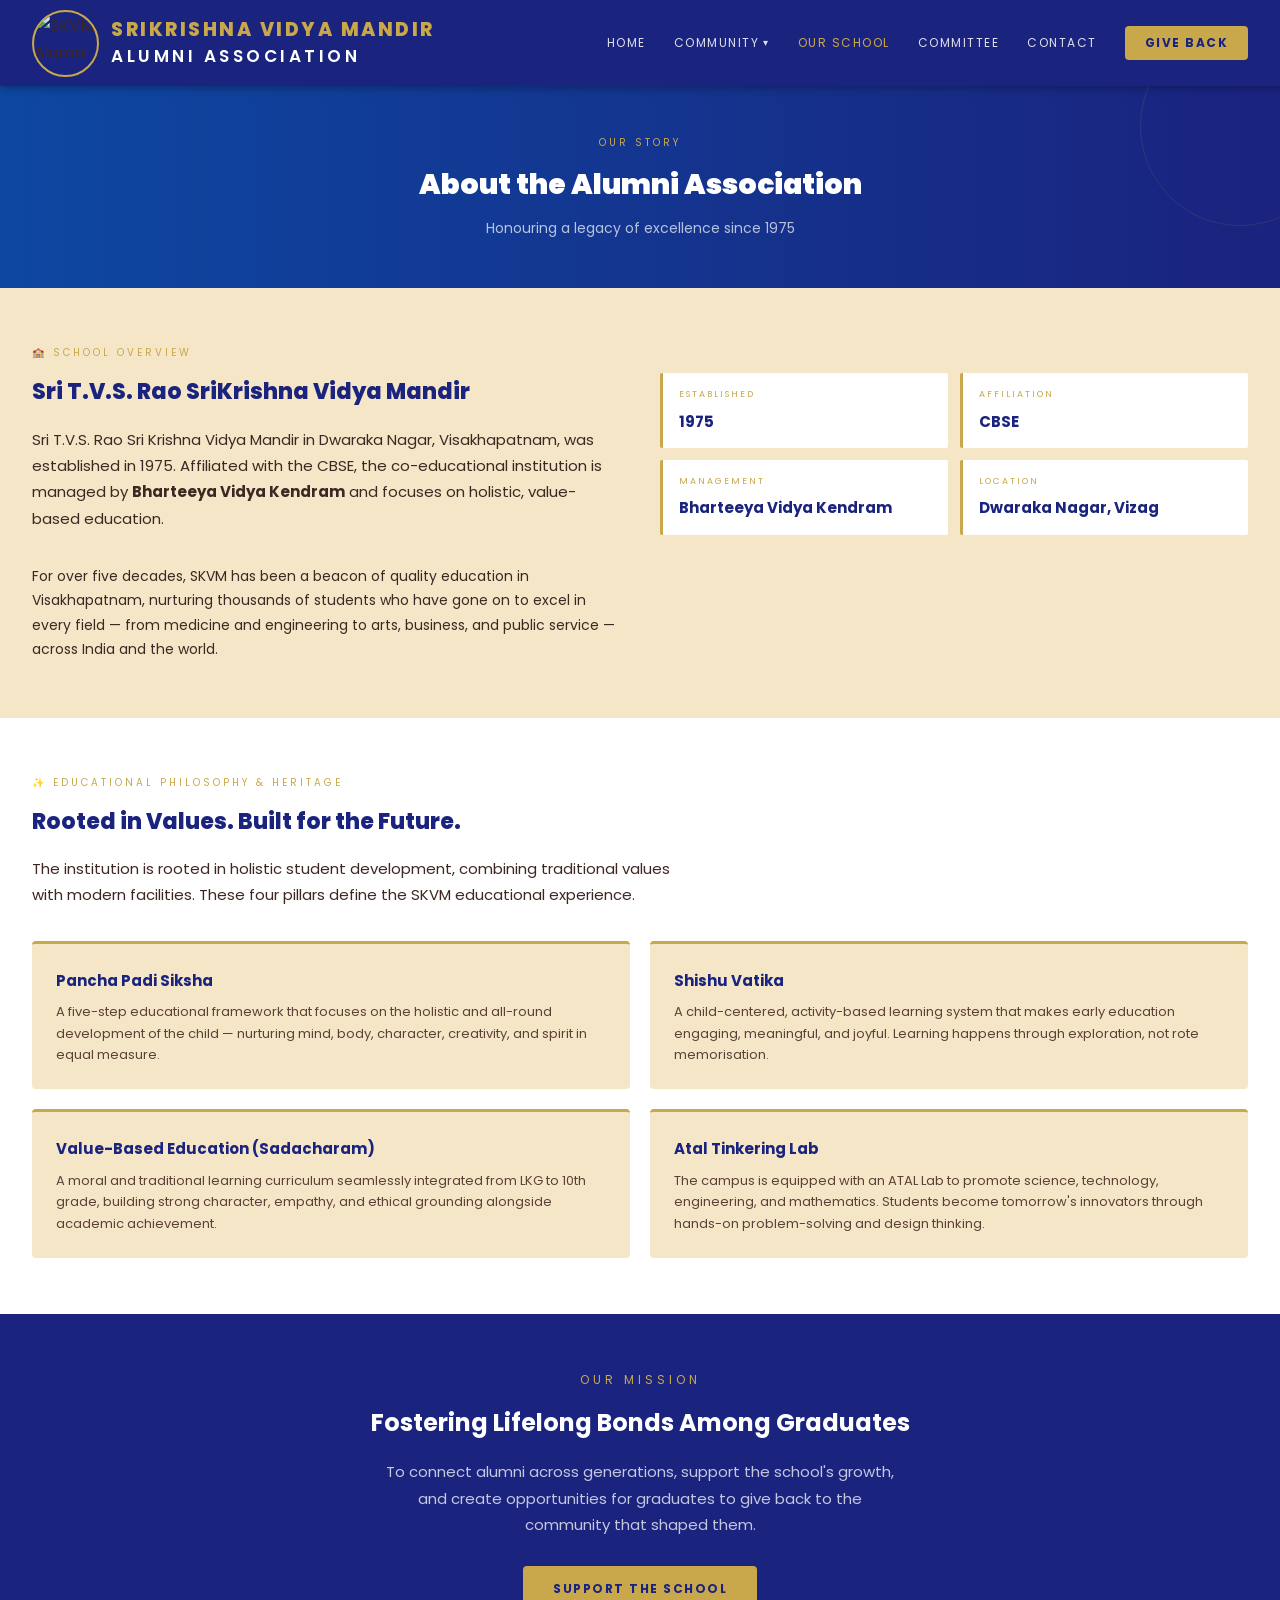
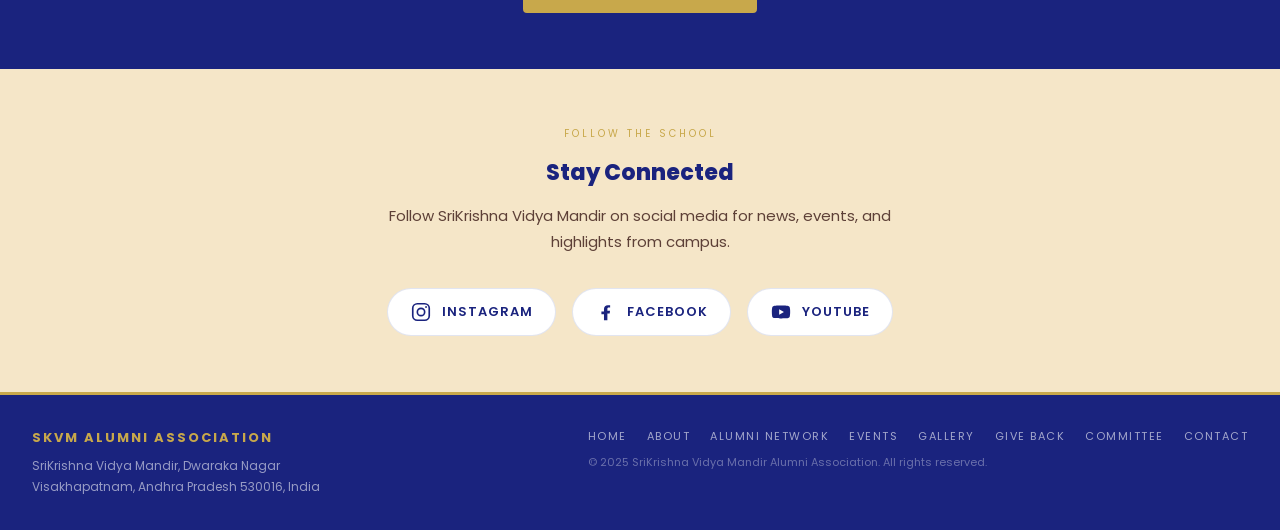
==== commit 83efb3ae: "new design changes." ====
--- a/about.html
+++ b/about.html
@@ -7,7 +7,7 @@
   <meta name="description" content="Learn about Sri T.V.S. Rao SriKrishna Vidya Mandir — its history, educational philosophy, and the alumni association's mission.">
   <link rel="preconnect" href="https://fonts.googleapis.com">
   <link rel="preconnect" href="https://fonts.gstatic.com" crossorigin>
-  <link rel="stylesheet" href="https://fonts.googleapis.com/css2?family=Poppins:ital,wght@0,300;0,400;0,500;0,600;0,700;0,800;1,400;1,600&display=swap">
+  <link rel="stylesheet" href="https://fonts.googleapis.com/css2?family=Poppins:ital,wght@0,200;0,300;0,400;0,500;0,600;0,700;0,800;1,400;1,600&display=swap">
   <link rel="stylesheet" href="css/style.css">
 </head>
 <body>
--- a/css/style.css
+++ b/css/style.css
@@ -32,7 +32,7 @@
 .navbar {
   background: var(--blue-dark);
   padding: 0 32px;
-  height: 108px;
+  height: 86px;
   display: flex;
   align-items: center;
   justify-content: space-between;
@@ -49,8 +49,8 @@
 }
 
 .navbar__logo {
-  width: 84px;
-  height: 84px;
+  width: 67px;
+  height: 67px;
   border-radius: 50%;
   border: 2px solid var(--gold);
   object-fit: cover;
@@ -223,7 +223,7 @@
     linear-gradient(180deg, rgba(23, 40, 131, 0.72) 0%, rgba(23, 40, 131, 0.32) 45%, rgba(23, 40, 131, 0.55) 100%),
     linear-gradient(rgba(23, 40, 131, 0.38), rgba(23, 40, 131, 0.38)),
     url('../assets/school-building.jpg') center/cover no-repeat #172883;
-  padding: 120px 32px 104px;
+  padding: 72px 32px 104px;
   text-align: center;
   position: relative;
   overflow: hidden;
@@ -248,7 +248,7 @@
 }
 
 .hero__logo {
-  width: clamp(220px, 34vw, 320px);
+  width: clamp(154px, 24vw, 224px);
   height: auto;
   margin: 0 auto 32px;
   display: block;
@@ -266,22 +266,24 @@
 
 .hero__title {
   font-family: 'Poppins', -apple-system, sans-serif;
-  font-size: clamp(30px, 4.6vw, 44px);
-  font-weight: 700;
+  font-size: clamp(40px, 6.2vw, 64px);
+  font-weight: 400;
   color: #fff;
   letter-spacing: 0.5px;
   margin-bottom: 14px;
-  line-height: 1.2;
+  line-height: 1.15;
 }
 
 .hero__subtitle {
   font-family: 'Poppins', -apple-system, sans-serif;
-  font-size: clamp(22px, 2.4vw, 30px);
-  font-weight: 500;
-  letter-spacing: 5px;
-  text-transform: uppercase;
+  font-size: clamp(40px, 6.2vw, 64px);
+  font-weight: 400;
+  font-style: italic;
+  letter-spacing: 0;
+  text-transform: none;
   color: var(--gold);
   margin-bottom: 32px;
+  line-height: 1.15;
 }
 
 .hero__body {
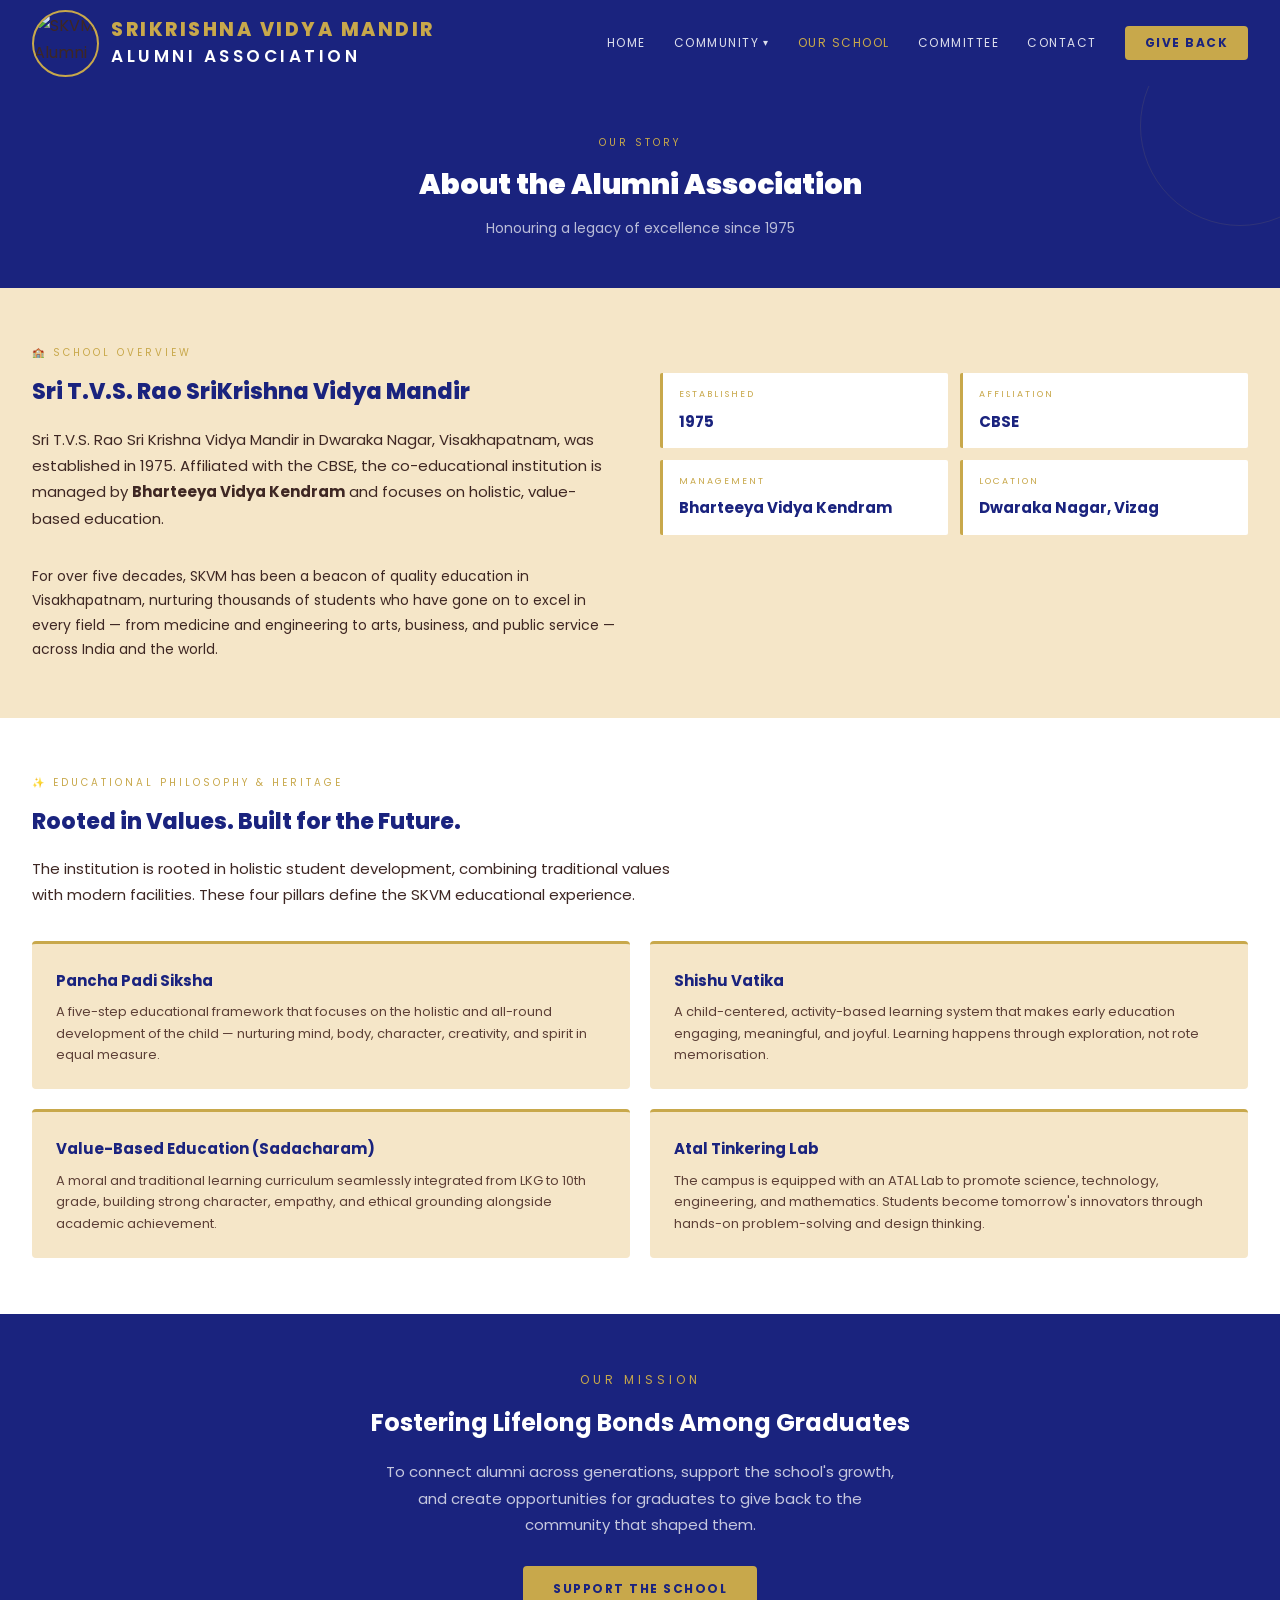
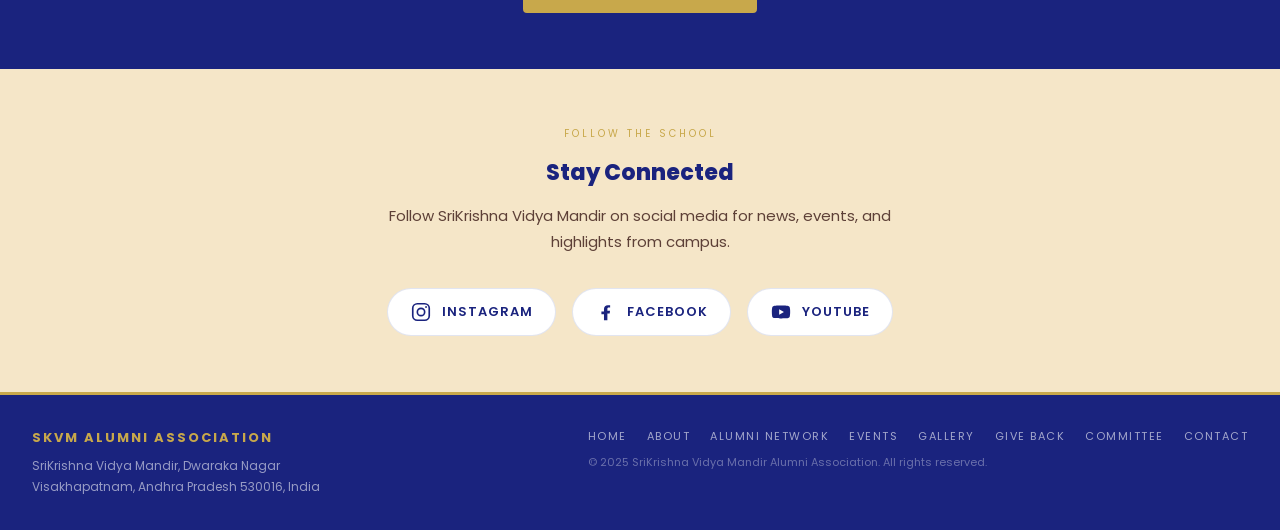
==== commit 2c31a318: "added photos." ====
--- a/about.html
+++ b/about.html
@@ -14,13 +14,13 @@
 
   <!-- Navbar -->
   <nav class="navbar">
-    <div class="navbar__brand">
+    <a href="index.html" class="navbar__brand">
       <img src="assets/logo.png" alt="SKVM Alumni Logo" class="navbar__logo">
       <div class="navbar__title">
         <span class="navbar__title-main">Srikrishna Vidya Mandir</span>
         <span class="navbar__title-sub">Alumni Association</span>
       </div>
-    </div>
+    </a>
     <input type="checkbox" id="nav-toggle" class="navbar__toggle" hidden>
     <label for="nav-toggle" class="navbar__hamburger" aria-label="Menu">
       <span></span><span></span><span></span>
@@ -221,5 +221,6 @@
     </div>
   </footer>
 
+  <script src="assets/animate.js" defer></script>
 </body>
 </html>
--- a/css/style.css
+++ b/css/style.css
@@ -39,6 +39,13 @@
   position: sticky;
   top: 0;
   z-index: 100;
+  box-shadow: none;
+  transition: box-shadow 0.25s ease;
+}
+
+/* Drop the shadow at the top so the navbar sits flush with the hero,
+   and bring it back on scroll. */
+.navbar--scrolled {
   box-shadow: 0 2px 8px rgba(0,0,0,0.3);
 }
 
@@ -46,6 +53,8 @@
   display: flex;
   align-items: center;
   gap: 12px;
+  text-decoration: none;
+  color: inherit;
 }
 
 .navbar__logo {
@@ -219,10 +228,7 @@
 
 /* ── Page Hero ── */
 .hero {
-  background:
-    linear-gradient(180deg, rgba(23, 40, 131, 0.72) 0%, rgba(23, 40, 131, 0.32) 45%, rgba(23, 40, 131, 0.55) 100%),
-    linear-gradient(rgba(23, 40, 131, 0.38), rgba(23, 40, 131, 0.38)),
-    url('../assets/school-building.jpg') center/cover no-repeat #172883;
+  background: var(--blue-dark);
   padding: 72px 32px 104px;
   text-align: center;
   position: relative;
@@ -316,7 +322,7 @@
 
 /* Page sub-hero (inner pages) */
 .page-hero {
-  background: linear-gradient(90deg, var(--blue-mid) 0%, var(--blue-dark) 100%);
+  background: var(--blue-dark);
   padding: 48px 32px;
   text-align: center;
   position: relative;
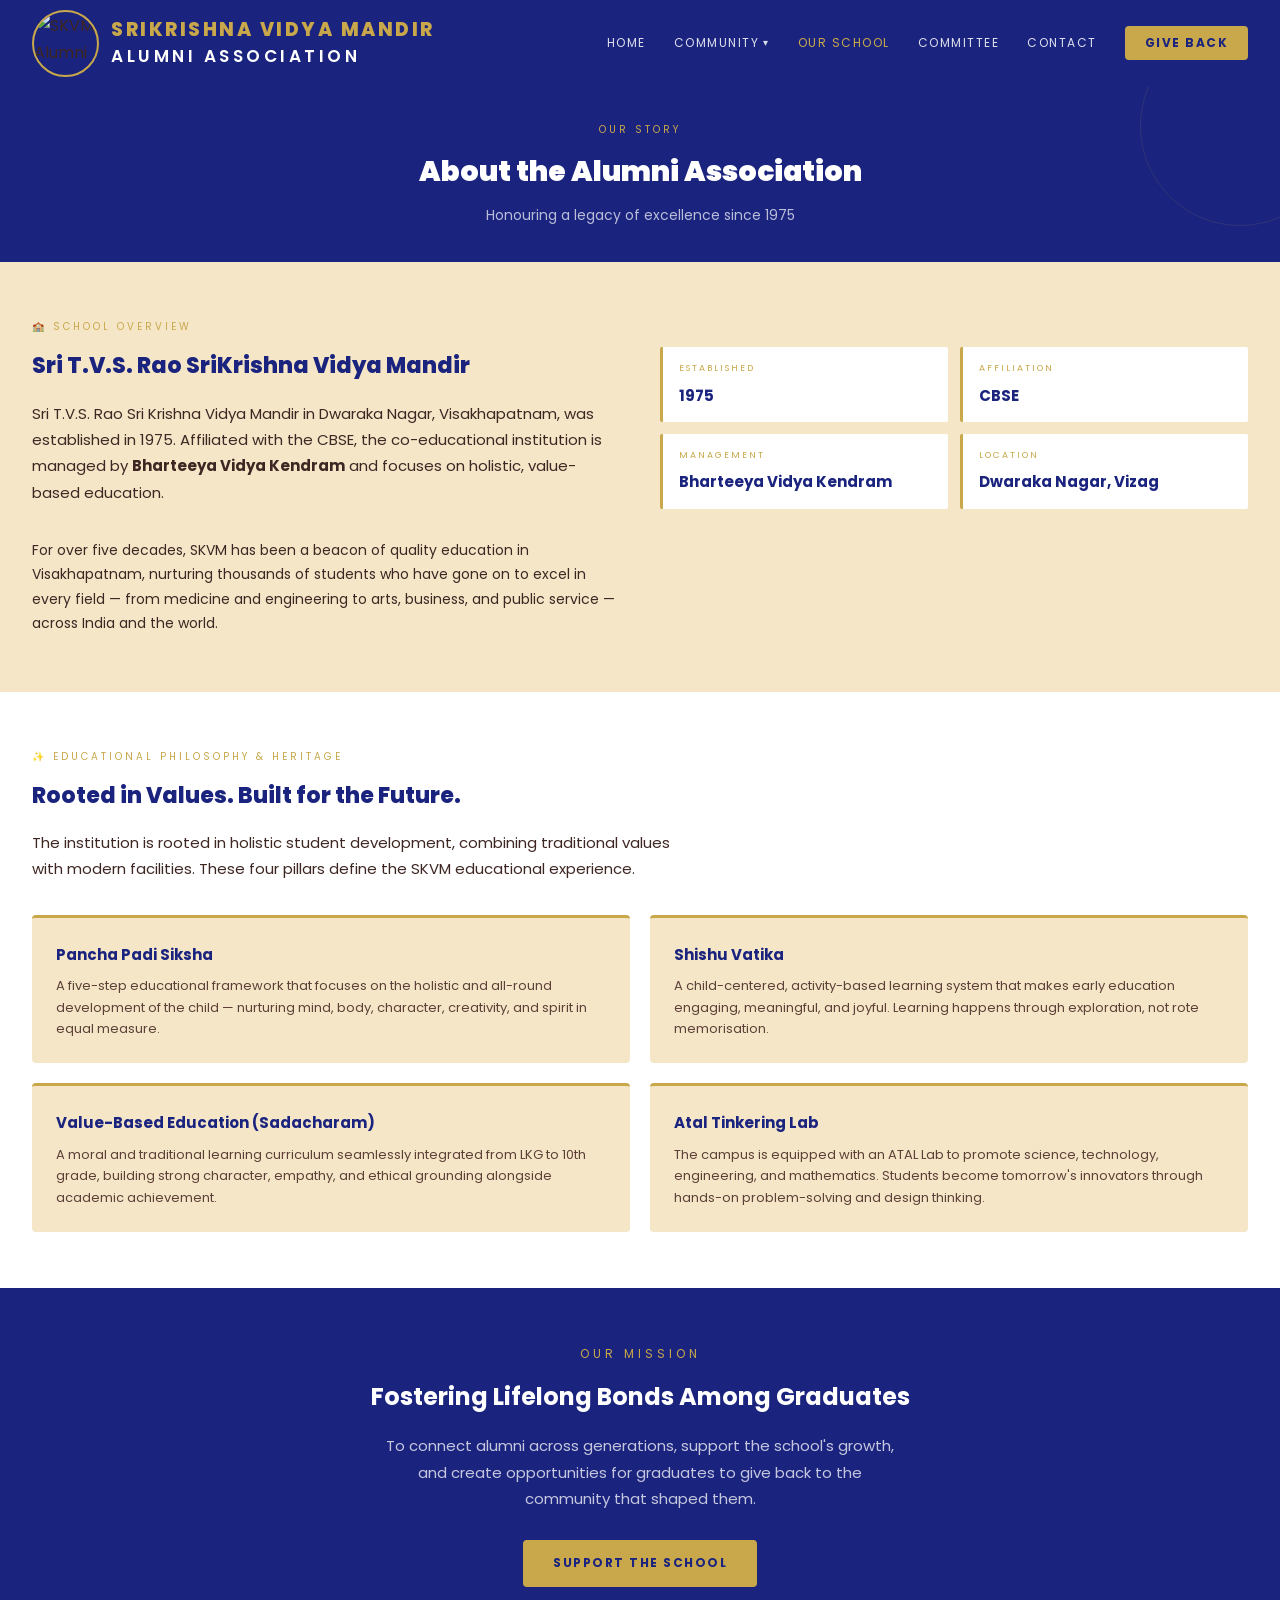
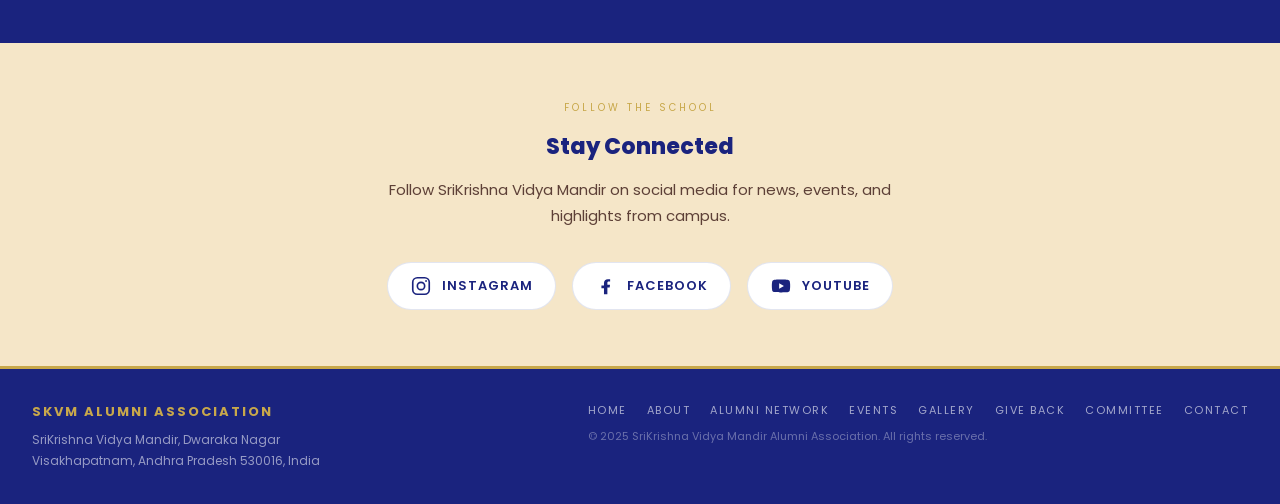
==== commit 71b032e8: "added favicon" ====
--- a/about.html
+++ b/about.html
@@ -5,6 +5,8 @@
   <meta name="viewport" content="width=device-width, initial-scale=1.0">
   <title>About Us | SKVM Alumni Association</title>
   <meta name="description" content="Learn about Sri T.V.S. Rao SriKrishna Vidya Mandir — its history, educational philosophy, and the alumni association's mission.">
+  <link rel="icon" type="image/png" href="assets/logo.png">
+  <link rel="apple-touch-icon" href="assets/logo.png">
   <link rel="preconnect" href="https://fonts.googleapis.com">
   <link rel="preconnect" href="https://fonts.gstatic.com" crossorigin>
   <link rel="stylesheet" href="https://fonts.googleapis.com/css2?family=Poppins:ital,wght@0,200;0,300;0,400;0,500;0,600;0,700;0,800;1,400;1,600&display=swap">
--- a/css/style.css
+++ b/css/style.css
@@ -38,7 +38,7 @@
   justify-content: space-between;
   position: sticky;
   top: 0;
-  z-index: 100;
+  z-index: 1000;
   box-shadow: none;
   transition: box-shadow 0.25s ease;
 }
@@ -229,7 +229,7 @@
 /* ── Page Hero ── */
 .hero {
   background: var(--blue-dark);
-  padding: 72px 32px 104px;
+  padding: 52px 32px 52px;
   text-align: center;
   position: relative;
   overflow: hidden;
@@ -271,41 +271,64 @@
 }
 
 .hero__title {
-  font-family: 'Poppins', -apple-system, sans-serif;
-  font-size: clamp(40px, 6.2vw, 64px);
-  font-weight: 400;
+  font-family: 'Playfair Display', 'Cormorant Garamond', Georgia, 'Times New Roman', serif;
+  font-size: clamp(34px, 5.3vw, 54px);
+  font-weight: 700;
   color: #fff;
   letter-spacing: 0.5px;
-  margin-bottom: 14px;
-  line-height: 1.15;
+  margin-bottom: 13px;
+  line-height: 1.04;
 }
 
 .hero__subtitle {
-  font-family: 'Poppins', -apple-system, sans-serif;
-  font-size: clamp(40px, 6.2vw, 64px);
+  font-family: 'Playfair Display', 'Cormorant Garamond', Georgia, 'Times New Roman', serif;
+  font-size: clamp(34px, 5.3vw, 54px);
   font-weight: 400;
   font-style: italic;
-  letter-spacing: 0;
+  letter-spacing: 0.3px;
   text-transform: none;
   color: var(--gold);
-  margin-bottom: 32px;
+  margin-bottom: 29px;
   line-height: 1.15;
 }
 
 .hero__body {
-  color: rgba(255,255,255,0.9);
-  font-size: clamp(15px, 1.4vw, 18px);
-  max-width: 620px;
-  margin: 0 auto 28px;
-  line-height: 1.8;
+  font-family: 'Playfair Display', 'Cormorant Garamond', Georgia, 'Times New Roman', serif;
+  font-weight: 400;
+  font-style: italic;
+  color: rgba(255,255,255,0.95);
+  font-size: clamp(16px, 1.55vw, 20px);
+  max-width: 900px;
+  margin: 0 auto 25px;
+  line-height: 1.58;
+  letter-spacing: 0.2px;
+  opacity: 0;
+  transform: translateY(8px);
+  animation: hero-body-in 1400ms cubic-bezier(.22,.61,.36,1) 300ms forwards;
+}
+
+@keyframes hero-body-in {
+  to { opacity: 1; transform: translateY(0); }
+}
+
+@media (prefers-reduced-motion: reduce) {
+  .hero__body {
+    animation: none;
+    opacity: 1;
+    transform: none;
+  }
 }
 
 .hero__tagline {
+  font-family: 'Playfair Display', 'Cormorant Garamond', Georgia, 'Times New Roman', serif;
+  font-weight: 400;
   font-style: italic;
   color: var(--gold);
-  font-size: clamp(17px, 1.6vw, 20px);
-  margin-bottom: 36px;
-  letter-spacing: 0.5px;
+  font-size: clamp(19px, 1.9vw, 24px);
+  margin-top: 12px;
+  margin-bottom: 52px;
+  letter-spacing: 0.6px;
+  word-spacing: 0.5em;
 }
 
 .hero__actions {
@@ -323,7 +346,7 @@
 /* Page sub-hero (inner pages) */
 .page-hero {
   background: var(--blue-dark);
-  padding: 48px 32px;
+  padding: 35px 32px;
   text-align: center;
   position: relative;
   overflow: hidden;
